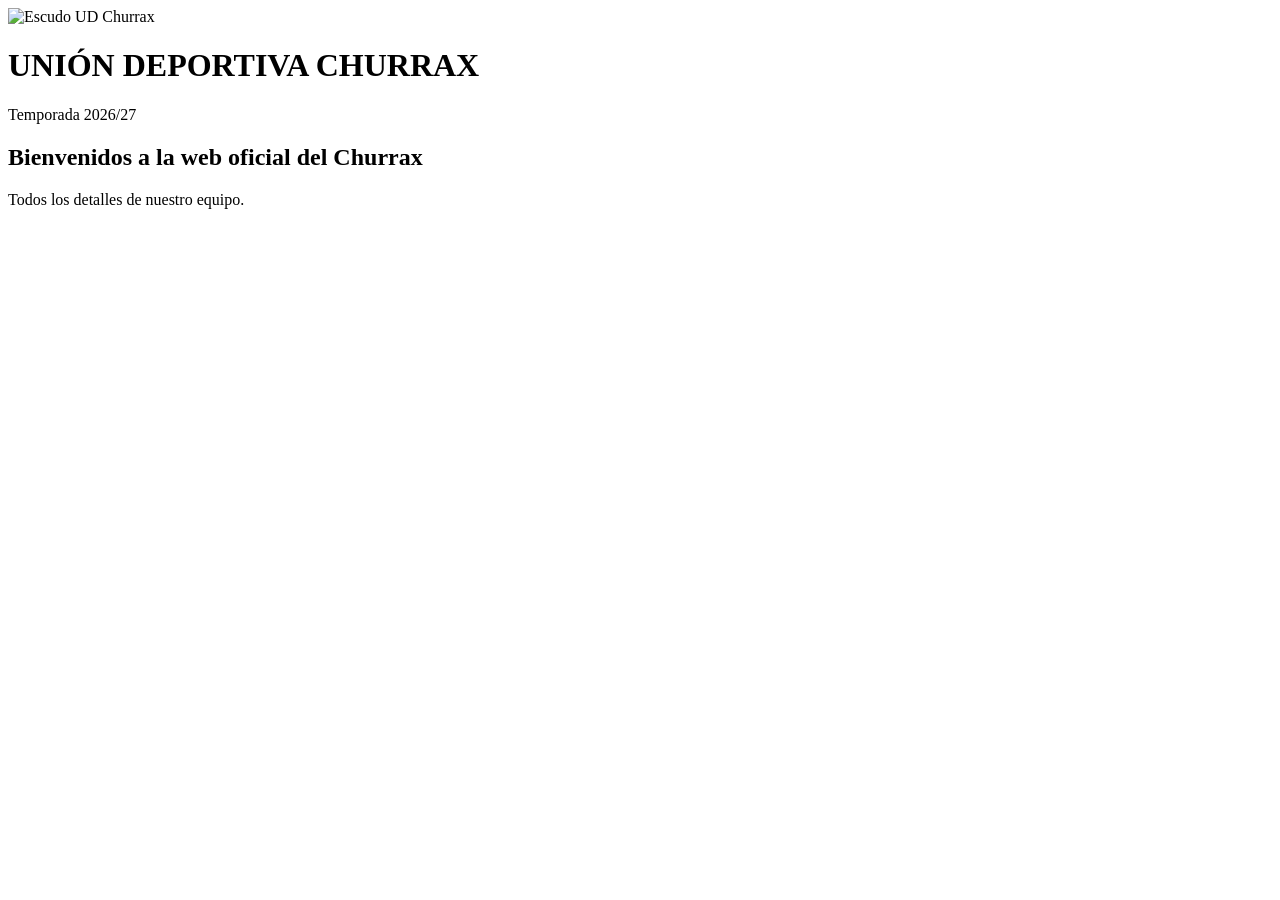
==== index.html @ ad43acc2 "Add files via upload" ====
<!DOCTYPE html>
<html lang="es">
<head>
    <meta charset="UTF-8">
    <meta name="viewport" content="width=device-width, initial-scale=1.0">

    <title>UD Churrax | Página Oficial</title>

    <meta name="description"
        content="Web oficial de UD Churrax. Noticias,
        plantilla, resultados y clasificación.">

    <link rel="stylesheet" href="styles.css">
</head>

<body>

    <header>
        <img src="images/escudo.png" alt="Escudo UD Churrax">
        <h1>UNIÓN DEPORTIVA CHURRAX</h1>
        <p>Temporada 2026/27</p>
    </header>

    <main>
        <h2>Bienvenidos a la web oficial del Churrax</h2>
        <p>Todos los detalles de nuestro equipo.</p>
    </main>

    <script src="script.js"></script>
</body>
</html>
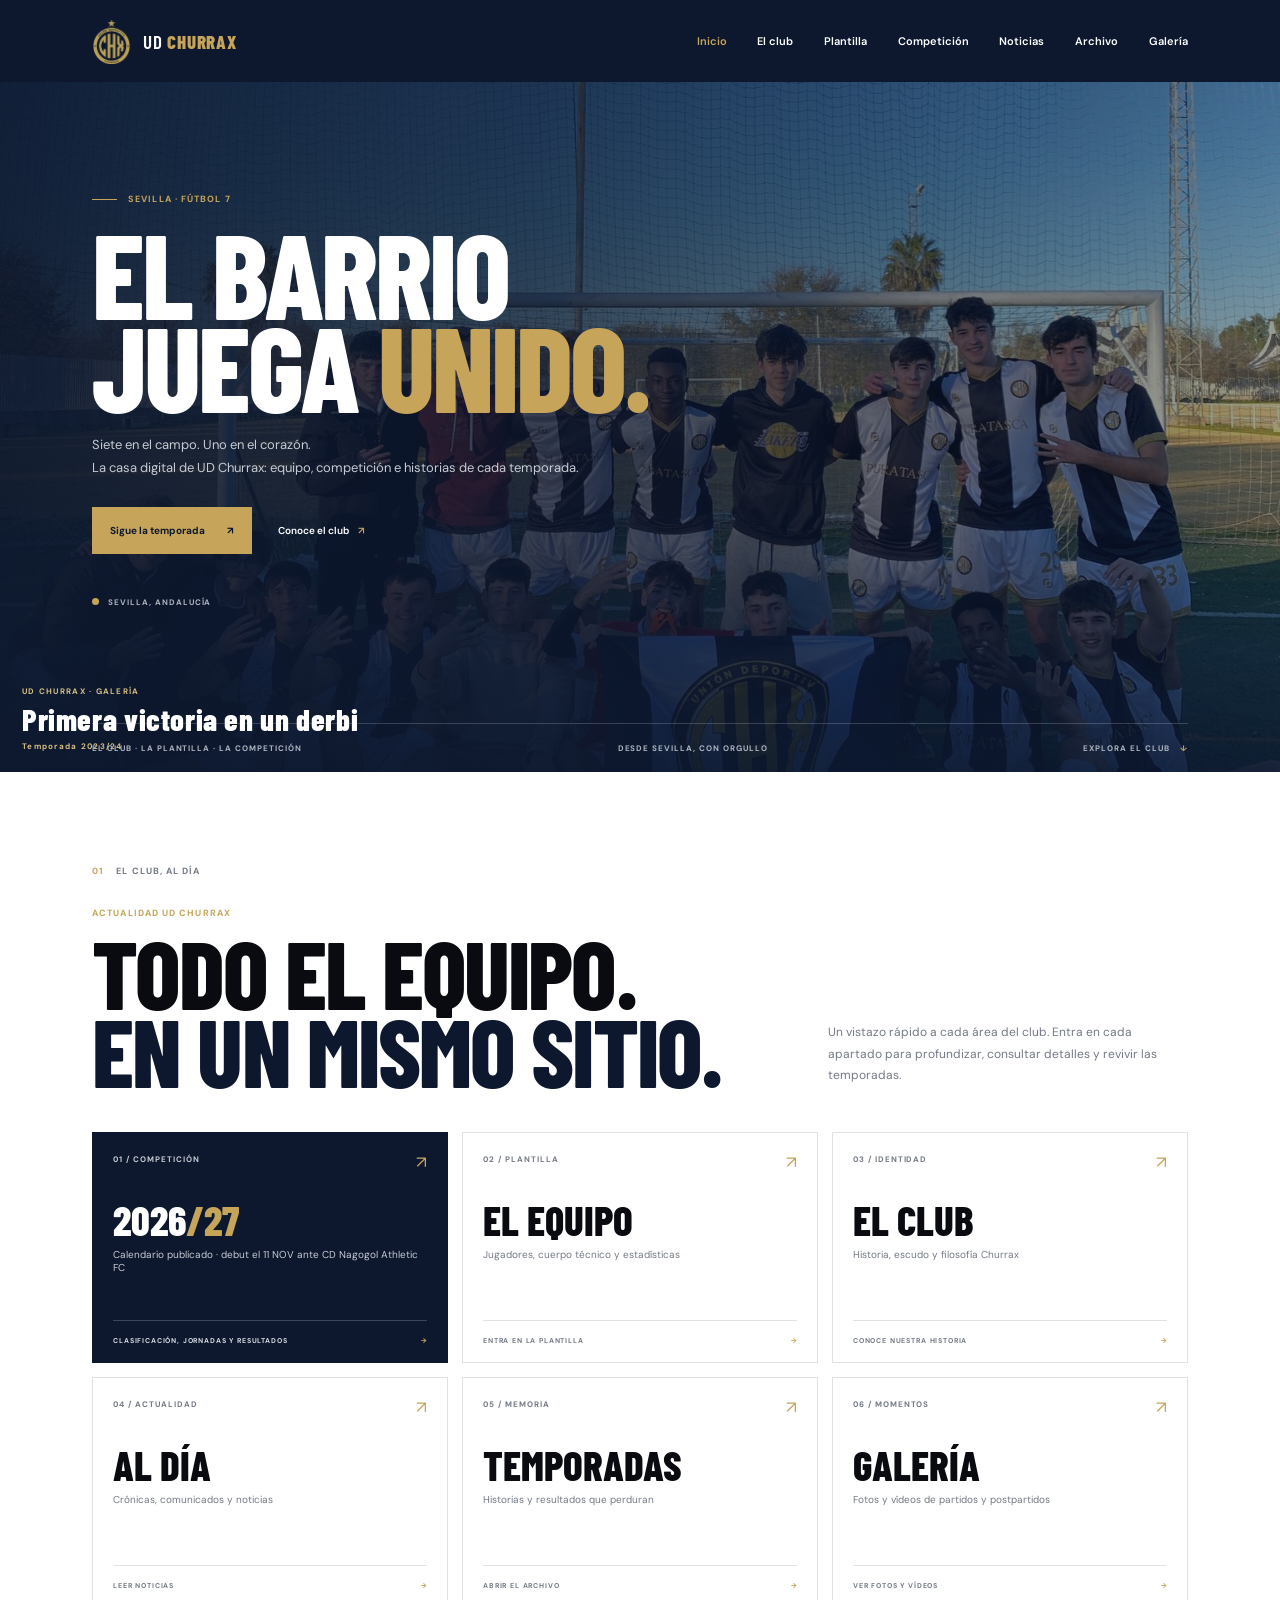
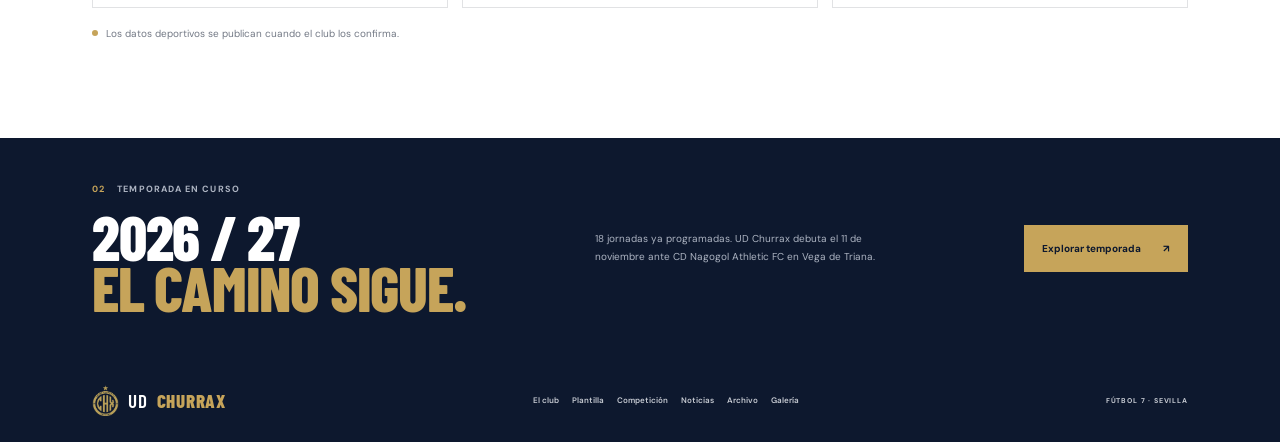
==== commit 0aa82bc8: "Actualización hasta Plantilla" ====
--- a/index.html
+++ b/index.html
@@ -1,31 +1,138 @@
-<!DOCTYPE html>
-<html lang="es">
-<head>
-    <meta charset="UTF-8">
-    <meta name="viewport" content="width=device-width, initial-scale=1.0">
-
-    <title>UD Churrax | Página Oficial</title>
-
-    <meta name="description"
-        content="Web oficial de UD Churrax. Noticias,
-        plantilla, resultados y clasificación.">
-
-    <link rel="stylesheet" href="styles.css">
-</head>
-
-<body>
-
-    <header>
-        <img src="images/escudo.png" alt="Escudo UD Churrax">
-        <h1>UNIÓN DEPORTIVA CHURRAX</h1>
-        <p>Temporada 2026/27</p>
-    </header>
-
-    <main>
-        <h2>Bienvenidos a la web oficial del Churrax</h2>
-        <p>Todos los detalles de nuestro equipo.</p>
-    </main>
-
-    <script src="script.js"></script>
-</body>
-</html>+<!DOCTYPE html>
+<html lang="es">
+<head>
+    <meta charset="UTF-8">
+    <meta name="viewport" content="width=device-width, initial-scale=1.0">
+    <meta name="theme-color" content="#0D182E">
+    <meta name="description" content="Web oficial de UD Churrax, equipo de fútbol 7 de Sevilla. Actualidad, plantilla, competición e historia.">
+    <title>UD Churrax | Fútbol 7 desde Sevilla</title>
+    <link rel="preconnect" href="https://fonts.googleapis.com">
+    <link rel="preconnect" href="https://fonts.gstatic.com" crossorigin>
+    <link href="https://fonts.googleapis.com/css2?family=Barlow+Condensed:wght@500;600;700;800;900&family=DM+Sans:wght@400;500;600;700&display=swap" rel="stylesheet">
+    <link rel="stylesheet" href="styles.css">
+</head>
+<body>
+    <header class="site-header">
+        <a class="brand" href="index.html" aria-label="UD Churrax, inicio">
+            <img class="brand-mark" src="images/escudo.png" alt="">
+            <span class="brand-name">UD <strong>CHURRAX</strong></span>
+        </a>
+        <button class="menu-toggle" type="button" aria-label="Abrir menú" aria-expanded="false" aria-controls="main-nav"><span></span><span></span></button>
+        <nav class="main-nav" id="main-nav" aria-label="Navegación principal">
+            <a href="index.html" aria-current="page">Inicio</a>
+            <a href="club.html">El club</a>
+            <a href="plantilla.html">Plantilla</a>
+            <a href="competicion.html">Competición</a>
+            <a href="noticias.html">Noticias</a>
+            <a href="archivo.html">Archivo</a>
+            <a href="galeria.html">Galería</a>
+        </nav>
+    </header>
+
+    <main>
+        <section class="hero" id="inicio">
+            <div class="hero-content">
+                <p class="eyebrow"><span class="eyebrow-line"></span> SEVILLA · FÚTBOL 7</p>
+                <h1>EL BARRIO<br>JUEGA <span>UNIDO.</span></h1>
+                <p class="hero-copy">Siete en el campo. Uno en el corazón.<br>La casa digital de UD Churrax: equipo, competición e historias de cada temporada.</p>
+                <div class="hero-actions">
+                    <a class="button button-gold" href="competicion.html">Sigue la temporada <span aria-hidden="true">↗</span></a>
+                    <a class="text-link" href="club.html">Conoce el club <span aria-hidden="true">↗</span></a>
+                </div>
+                <div class="hero-location"><span class="location-dot"></span> SEVILLA, ANDALUCÍA</div>
+            </div>
+            <a class="hero-art" href="galeria.html" aria-label="Ver galería de UD Churrax">
+                <img class="hero-photo" src="images/galeria/IMG-20240213-WA0108.jpg" alt="Ventas vs UD Churrax 11/02/2024">
+                <span class="photo-caption">
+                    <span>UD CHURRAX · GALERÍA</span>
+                    <strong class="photo-caption-title">UN MISMO LATIDO.</strong>
+                    <span class="photo-caption-season">VER FOTOS Y VÍDEOS ↗</span>
+                </span>
+            </a>
+            <div class="hero-bottom">
+                <span>EL CLUB · LA PLANTILLA · LA COMPETICIÓN</span>
+                <span>DESDE SEVILLA, CON ORGULLO</span>
+                <a href="#actualidad">EXPLORA EL CLUB <b aria-hidden="true">↓</b></a>
+            </div>
+        </section>
+
+        <section class="overview section-wrap" id="actualidad" aria-labelledby="overview-title">
+            <div class="section-kicker"><span>01</span> EL CLUB, AL DÍA</div>
+            <div class="section-heading">
+                <div>
+                    <p class="eyebrow">ACTUALIDAD UD CHURRAX</p>
+                    <h2 id="overview-title">TODO EL EQUIPO.<br><span>EN UN MISMO SITIO.</span></h2>
+                </div>
+                <p class="heading-copy">Un vistazo rápido a cada área del club. Entra en cada apartado para profundizar, consultar detalles y revivir las temporadas.</p>
+            </div>
+            <div class="overview-grid home-grid">
+                <a class="overview-card overview-feature" href="competicion.html#calendario">
+                    <span class="card-index">01 / COMPETICIÓN</span>
+                    <span class="card-icon" aria-hidden="true">↗</span>
+                    <strong class="card-value">2026<span>/27</span></strong>
+                    <span class="card-caption">Calendario publicado · debut el 11 NOV ante CD Nagogol Athletic FC</span>
+                    <span class="card-foot">CLASIFICACIÓN, JORNADAS Y RESULTADOS <b aria-hidden="true">→</b></span>
+                </a>
+                <a class="overview-card" href="plantilla.html">
+                    <span class="card-index">02 / PLANTILLA</span>
+                    <span class="card-icon" aria-hidden="true">↗</span>
+                    <strong class="card-value">EL EQUIPO</strong>
+                    <span class="card-caption">Jugadores, cuerpo técnico y estadísticas</span>
+                    <span class="card-foot">ENTRA EN LA PLANTILLA <b aria-hidden="true">→</b></span>
+                </a>
+                <a class="overview-card" href="club.html">
+                    <span class="card-index">03 / IDENTIDAD</span>
+                    <span class="card-icon" aria-hidden="true">↗</span>
+                    <strong class="card-value">EL CLUB</strong>
+                    <span class="card-caption">Historia, escudo y filosofía Churrax</span>
+                    <span class="card-foot">CONOCE NUESTRA HISTORIA <b aria-hidden="true">→</b></span>
+                </a>
+                <a class="overview-card" href="noticias.html">
+                    <span class="card-index">04 / ACTUALIDAD</span>
+                    <span class="card-icon" aria-hidden="true">↗</span>
+                    <strong class="card-value">AL DÍA</strong>
+                    <span class="card-caption">Crónicas, comunicados y noticias</span>
+                    <span class="card-foot">LEER NOTICIAS <b aria-hidden="true">→</b></span>
+                </a>
+                <a class="overview-card" href="archivo.html">
+                    <span class="card-index">05 / MEMORIA</span>
+                    <span class="card-icon" aria-hidden="true">↗</span>
+                    <strong class="card-value">TEMPORADAS</strong>
+                    <span class="card-caption">Historias y resultados que perduran</span>
+                    <span class="card-foot">ABRIR EL ARCHIVO <b aria-hidden="true">→</b></span>
+                </a>
+                <a class="overview-card overview-gallery-card" href="galeria.html">
+                    <span class="card-index">06 / MOMENTOS</span>
+                    <span class="card-icon" aria-hidden="true">↗</span>
+                    <strong class="card-value">GALERÍA</strong>
+                    <span class="card-caption">Fotos y vídeos de partidos y postpartidos</span>
+                    <span class="card-foot">VER FOTOS Y VÍDEOS <b aria-hidden="true">→</b></span>
+                </a>
+            </div>
+            <div class="overview-note"><span class="status-dot"></span> Los datos deportivos se publican cuando el club los confirma.</div>
+        </section>
+
+        <section class="home-season section-dark">
+            <div class="section-wrap home-season-inner">
+                <div>
+                    <div class="section-kicker section-kicker-light"><span>02</span> TEMPORADA EN CURSO</div>
+                    <h2>2026 / 27<br><span>EL CAMINO SIGUE.</span></h2>
+                </div>
+                <p>18 jornadas ya programadas. UD Churrax debuta el 11 de noviembre ante CD Nagogol Athletic FC en Vega de Triana.</p>
+                <a class="button button-gold" href="competicion.html#calendario">Explorar temporada <span aria-hidden="true">↗</span></a>
+            </div>
+        </section>
+    </main>
+
+    <footer class="site-footer">
+        <a class="footer-brand" href="index.html"><img src="images/escudo.png" alt="" aria-hidden="true">UD <strong>CHURRAX</strong></a>
+        <nav class="footer-nav" aria-label="Navegación del pie de página">
+            <a href="club.html">El club</a><a href="plantilla.html">Plantilla</a><a href="competicion.html">Competición</a><a href="noticias.html">Noticias</a><a href="archivo.html">Archivo</a><a href="galeria.html">Galería</a>
+        </nav>
+        <span>FÚTBOL 7 · SEVILLA</span>
+    </footer>
+    <script src="gallery-data.js"></script>
+    <script src="gallery.js"></script>
+    <script src="script.js"></script>
+</body>
+</html>
--- a/styles.css
+++ b/styles.css
@@ -0,0 +1,4000 @@
+:root {
+    --night: #0D182E;
+    --night-soft: #172541;
+    --gold: #C6A45A;
+    --gold-light: #D7BE83;
+    --white: #FFFFFF;
+    --paper: #F4F4F2;
+    --black: #090B10;
+    --muted: #737985;
+    --line: #E1E2E4;
+    --font-display: "Barlow Condensed", Impact, sans-serif;
+    --font-body: "DM Sans", Arial, sans-serif;
+}
+
+* {
+    box-sizing: border-box;
+}
+
+html {
+    scroll-behavior: smooth;
+    scroll-padding-top: 82px;
+}
+
+body {
+    margin: 0;
+    background: var(--white);
+    color: var(--black);
+    font-family: var(--font-body);
+    -webkit-font-smoothing: antialiased;
+}
+
+a {
+    color: inherit;
+    text-decoration: none;
+}
+
+.site-header {
+    height: 82px;
+    padding: 0 7.2%;
+    display: flex;
+    align-items: center;
+    justify-content: space-between;
+    position: relative;
+    z-index: 10;
+    background: var(--night);
+    color: var(--white);
+}
+
+.brand {
+    display: inline-flex;
+    align-items: center;
+    gap: 12px;
+}
+
+.brand-mark {
+    width: 39px;
+    height: 45px;
+    object-fit: contain;
+    filter: brightness(0) saturate(100%) invert(69%) sepia(27%) saturate(671%) hue-rotate(7deg) brightness(89%) contrast(86%);
+}
+
+.brand-name,
+.footer-brand {
+    font-family: var(--font-display);
+    font-size: 19px;
+    font-weight: 600;
+    letter-spacing: .04em;
+}
+
+.brand-name strong,
+.footer-brand strong {
+    color: var(--gold);
+    font-weight: 800;
+}
+
+.main-nav,
+.footer-nav {
+    display: flex;
+    align-items: center;
+    gap: clamp(17px, 2.4vw, 35px);
+    font-size: 11px;
+    font-weight: 600;
+}
+
+.main-nav a,
+.footer-nav a {
+    transition: color .2s ease;
+}
+
+.main-nav a:hover,
+.footer-nav a:hover {
+    color: var(--gold);
+}
+
+.menu-toggle {
+    display: none;
+}
+
+.hero {
+    min-height: min(690px, calc(100svh - 82px));
+    max-height: 790px;
+    padding: 30px 7.2% 72px;
+    display: grid;
+    grid-template-columns: minmax(0, 1fr);
+    align-items: center;
+    position: relative;
+    overflow: hidden;
+    background: var(--night);
+    color: var(--white);
+}
+
+.hero-content {
+    position: relative;
+    z-index: 2;
+    width: min(78%, 760px);
+    padding-bottom: 12px;
+}
+
+.eyebrow,
+.section-kicker,
+.hero-location,
+.hero-bottom,
+.card-index,
+.card-foot,
+.story-number,
+.empty-label,
+.empty-status,
+.panel-heading span,
+.match-season,
+.match-date,
+.result-line,
+.archive-year > span,
+.archive-state,
+.archive-link,
+.news-date,
+.site-footer > span {
+    font-size: 9px;
+    font-weight: 700;
+    letter-spacing: .12em;
+}
+
+.eyebrow {
+    display: flex;
+    align-items: center;
+    gap: 11px;
+    margin: 0 0 22px;
+    color: var(--gold);
+}
+
+.eyebrow-line {
+    width: 25px;
+    height: 1px;
+    background: var(--gold);
+}
+
+h1,
+h2,
+h3,
+p {
+    margin-top: 0;
+}
+
+.hero h1 {
+    margin-bottom: 20px;
+    font-family: var(--font-display);
+    font-size: clamp(74px, 9.3vw, 138px);
+    line-height: .78;
+    font-weight: 800;
+    letter-spacing: -.025em;
+}
+
+.hero h1 span,
+.section-heading h2 span,
+.archive h2 span {
+    color: var(--gold);
+}
+
+.hero-copy {
+    margin-bottom: 27px;
+    color: #C7CBD3;
+    font-size: 13px;
+    line-height: 1.8;
+}
+
+.hero-actions {
+    display: flex;
+    align-items: center;
+    gap: 26px;
+}
+
+.button {
+    min-height: 47px;
+    padding: 0 18px;
+    display: inline-flex;
+    align-items: center;
+    justify-content: center;
+    gap: 22px;
+    font-size: 10px;
+    font-weight: 700;
+    transition: transform .2s ease, background .2s ease;
+}
+
+.button:hover {
+    transform: translateY(-2px);
+}
+
+.button-gold {
+    background: var(--gold);
+    color: var(--night);
+}
+
+.button-gold:hover {
+    background: var(--gold-light);
+}
+
+.text-link {
+    color: var(--white);
+    font-size: 10px;
+    font-weight: 600;
+}
+
+.text-link span {
+    margin-left: 7px;
+    color: var(--gold);
+}
+
+.hero-location {
+    margin-top: 43px;
+    display: flex;
+    align-items: center;
+    gap: 9px;
+    color: #AEB4C0;
+    font-size: 8px;
+}
+
+.location-dot,
+.status-dot {
+    width: 7px;
+    height: 7px;
+    display: inline-block;
+    border-radius: 50%;
+    background: var(--gold);
+}
+
+.hero-art {
+    position: absolute;
+    z-index: 0;
+    inset: 0;
+    overflow: hidden;
+    background: var(--night-soft);
+}
+
+.hero-photo {
+    width: 100%;
+    height: 100%;
+    display: block;
+    object-fit: cover;
+    object-position: center 58%;
+}
+
+.hero-art::after {
+    content: "";
+    position: absolute;
+    inset: 0;
+    background:
+        linear-gradient(90deg, rgba(13, 24, 46, .94) 0%, rgba(13, 24, 46, .78) 42%, rgba(13, 24, 46, .38) 100%),
+        linear-gradient(0deg, rgba(13, 24, 46, .82) 0%, transparent 42%, rgba(13, 24, 46, .18) 100%);
+    pointer-events: none;
+}
+
+.photo-caption {
+    position: absolute;
+    z-index: 1;
+    right: 22px;
+    bottom: 21px;
+    left: 22px;
+    display: flex;
+    flex-direction: column;
+    gap: 4px;
+    color: var(--white);
+}
+
+.photo-caption span {
+    color: var(--gold-light);
+    font-size: 8px;
+    font-weight: 700;
+    letter-spacing: .16em;
+}
+
+.photo-caption strong {
+    font-family: var(--font-display);
+    font-size: clamp(22px, 2.4vw, 31px);
+    font-weight: 800;
+    letter-spacing: .02em;
+}
+
+.hero-bottom {
+    min-height: 49px;
+    position: absolute;
+    right: 7.2%;
+    bottom: 0;
+    left: 7.2%;
+    display: flex;
+    align-items: center;
+    justify-content: space-between;
+    border-top: 1px solid rgba(255, 255, 255, .18);
+    color: #AEB4C0;
+    font-size: 8px;
+}
+
+.hero-bottom b {
+    margin-left: 7px;
+    color: var(--gold);
+}
+
+.section-wrap {
+    width: min(1120px, 85.6%);
+    margin: 0 auto;
+}
+
+.overview,
+.squad,
+.archive,
+.news {
+    padding-top: 93px;
+    padding-bottom: 98px;
+}
+
+.section-kicker {
+    display: flex;
+    align-items: center;
+    gap: 12px;
+    color: var(--muted);
+}
+
+.section-kicker > span {
+    color: var(--gold);
+}
+
+.section-heading,
+.archive-intro {
+    margin-top: 30px;
+    display: flex;
+    align-items: end;
+    justify-content: space-between;
+    gap: 35px;
+}
+
+.section-heading .eyebrow,
+.archive-intro .eyebrow {
+    margin-bottom: 15px;
+}
+
+.section-heading h2,
+.archive h2,
+.club h2 {
+    margin-bottom: 0;
+    font-family: var(--font-display);
+    font-size: clamp(61px, 7.6vw, 95px);
+    font-weight: 800;
+    line-height: .82;
+    letter-spacing: -.02em;
+}
+
+.section-heading h2 span {
+    color: var(--night);
+}
+
+.heading-copy {
+    max-width: 360px;
+    margin-bottom: 3px;
+    color: var(--muted);
+    font-size: 12px;
+    line-height: 1.8;
+}
+
+.overview-grid {
+    margin-top: 42px;
+    display: grid;
+    grid-template-columns: 1.15fr 1fr 1fr;
+    gap: 14px;
+}
+
+.overview-card {
+    min-height: 231px;
+    padding: 21px 20px 17px;
+    display: flex;
+    flex-direction: column;
+    position: relative;
+    border: 1px solid var(--line);
+    transition: border-color .2s ease, transform .2s ease;
+}
+
+.overview-card:hover {
+    transform: translateY(-3px);
+    border-color: var(--gold);
+}
+
+.overview-feature {
+    background: var(--night);
+    color: var(--white);
+    border-color: var(--night);
+}
+
+.card-index {
+    color: var(--muted);
+    font-size: 8px;
+}
+
+.overview-feature .card-index {
+    color: #C7CBD3;
+}
+
+.card-icon {
+    position: absolute;
+    top: 18px;
+    right: 20px;
+    color: var(--gold);
+    font-size: 17px;
+}
+
+.card-value {
+    margin-top: 36px;
+    font-family: var(--font-display);
+    font-size: clamp(30px, 3.2vw, 44px);
+    font-weight: 800;
+    line-height: 1;
+}
+
+.card-value span {
+    color: var(--gold);
+}
+
+.card-caption {
+    margin-top: 7px;
+    color: var(--muted);
+    font-size: 10px;
+}
+
+.overview-feature .card-caption {
+    color: #C7CBD3;
+}
+
+.card-foot {
+    margin-top: auto;
+    padding-top: 15px;
+    display: flex;
+    justify-content: space-between;
+    border-top: 1px solid var(--line);
+    color: var(--muted);
+    font-size: 7px;
+}
+
+.overview-feature .card-foot {
+    border-color: rgba(255, 255, 255, .2);
+    color: #D7DBE2;
+}
+
+.card-foot b {
+    color: var(--gold);
+}
+
+.overview-note {
+    margin-top: 19px;
+    display: flex;
+    align-items: center;
+    gap: 8px;
+    color: var(--muted);
+    font-size: 10px;
+}
+
+.status-dot {
+    width: 6px;
+    height: 6px;
+}
+
+.section-dark {
+    background: var(--night);
+    color: var(--white);
+}
+
+.club {
+    padding: 84px 0 23px;
+}
+
+.section-kicker-light {
+    color: #ADB4C2;
+}
+
+.club-layout {
+    margin-top: 34px;
+    display: grid;
+    grid-template-columns: .9fr 1fr;
+    gap: 11%;
+}
+
+.club-title .eyebrow {
+    margin-bottom: 16px;
+}
+
+.club h2 {
+    font-size: clamp(67px, 8.3vw, 104px);
+}
+
+.club h2 span {
+    color: var(--gold);
+}
+
+.club-lead {
+    max-width: 300px;
+    margin-top: 23px;
+    color: #C7CBD3;
+    font-size: 14px;
+    line-height: 1.7;
+}
+
+.club-story {
+    border-top: 1px solid rgba(255, 255, 255, .2);
+}
+
+.story-block {
+    padding: 18px 0;
+    border-bottom: 1px solid rgba(255, 255, 255, .2);
+}
+
+.story-number {
+    color: var(--gold);
+    font-size: 8px;
+}
+
+.story-block h3 {
+    margin: 10px 0 6px;
+    font-family: var(--font-display);
+    font-size: 24px;
+    font-weight: 700;
+}
+
+.story-block p {
+    max-width: 490px;
+    margin-bottom: 0;
+    color: #ADB4C2;
+    font-size: 10px;
+    line-height: 1.75;
+}
+
+.club-motto {
+    min-height: 57px;
+    margin-top: 52px;
+    display: flex;
+    align-items: center;
+    justify-content: space-between;
+    gap: 12px;
+    border-top: 1px solid rgba(255, 255, 255, .2);
+    color: #ADB4C2;
+    font-size: 8px;
+    font-weight: 700;
+    letter-spacing: .12em;
+}
+
+.club-motto img {
+    width: 29px;
+    height: 35px;
+    margin-right: 4px;
+    object-fit: contain;
+    filter: brightness(0) saturate(100%) invert(69%) sepia(27%) saturate(671%) hue-rotate(7deg) brightness(89%) contrast(86%);
+}
+
+.club-motto strong {
+    color: var(--gold);
+    font-family: var(--font-display);
+    font-size: 17px;
+    letter-spacing: .04em;
+}
+
+.squad-meta {
+    margin-top: 42px;
+    padding-bottom: 13px;
+    border-bottom: 1px solid var(--line);
+    color: var(--muted);
+    font-size: 8px;
+    font-weight: 700;
+    letter-spacing: .1em;
+}
+
+.squad-meta span {
+    padding: 0 8px;
+    color: var(--gold);
+}
+
+.empty-state {
+    min-height: 220px;
+    padding: 33px 30px;
+    display: grid;
+    grid-template-columns: 86px 1fr auto;
+    align-items: center;
+    gap: 22px;
+    background: var(--paper);
+}
+
+.empty-mark {
+    width: 76px;
+    height: 88px;
+    display: grid;
+    place-items: center;
+    clip-path: polygon(0 0, 100% 0, 100% 68%, 50% 100%, 0 68%);
+    background: var(--night);
+    color: var(--gold);
+    font-family: var(--font-display);
+    font-size: 25px;
+    font-weight: 800;
+}
+
+.empty-label {
+    margin-bottom: 9px;
+    color: var(--muted);
+    font-size: 8px;
+}
+
+.empty-state h3,
+.news-empty h3 {
+    margin-bottom: 6px;
+    font-family: var(--font-display);
+    font-size: 27px;
+    font-weight: 700;
+}
+
+.empty-state div > p:last-child,
+.news-empty div > p {
+    max-width: 500px;
+    margin-bottom: 0;
+    color: var(--muted);
+    font-size: 10px;
+    line-height: 1.7;
+}
+
+.empty-status {
+    padding: 9px 10px;
+    border: 1px solid #D1D2D1;
+    color: var(--muted);
+    font-size: 7px;
+    white-space: nowrap;
+}
+
+.competition {
+    padding: 83px 0 91px;
+}
+
+.section-heading-light h2 span {
+    color: var(--gold);
+}
+
+.section-heading-light .heading-copy {
+    color: #ADB4C2;
+}
+
+.competition-grid {
+    margin-top: 42px;
+    display: grid;
+    grid-template-columns: 1.1fr .95fr .8fr;
+    gap: 14px;
+}
+
+.competition-panel {
+    min-height: 253px;
+    padding: 19px;
+    border: 1px solid rgba(255, 255, 255, .2);
+}
+
+.panel-heading {
+    display: flex;
+    align-items: center;
+    justify-content: space-between;
+    gap: 12px;
+    padding-bottom: 15px;
+    border-bottom: 1px solid rgba(255, 255, 255, .2);
+}
+
+.panel-heading h3 {
+    margin: 0;
+    font-family: var(--font-display);
+    font-size: 21px;
+    font-weight: 700;
+}
+
+.panel-heading span {
+    color: #ADB4C2;
+    font-size: 7px;
+}
+
+.table-wrap {
+    overflow-x: auto;
+}
+
+table {
+    width: 100%;
+    border-collapse: collapse;
+    text-align: left;
+}
+
+th {
+    padding: 13px 8px;
+    color: #ADB4C2;
+    font-size: 7px;
+    font-weight: 700;
+    letter-spacing: .08em;
+}
+
+td {
+    padding: 15px 8px;
+    border-top: 1px solid rgba(255, 255, 255, .12);
+    font-size: 9px;
+}
+
+.table-empty {
+    padding: 26px 8px;
+    color: #ADB4C2;
+    text-align: center;
+}
+
+.panel-foot {
+    margin: 4px 0 0;
+    color: #ADB4C2;
+    font-size: 8px;
+    line-height: 1.6;
+}
+
+.match-card {
+    padding: 19px 0 15px;
+}
+
+.match-season {
+    color: var(--gold);
+    font-size: 7px;
+}
+
+.match-teams {
+    margin: 18px 0;
+    display: grid;
+    grid-template-columns: 1fr auto 1fr;
+    align-items: center;
+    gap: 8px;
+}
+
+.match-teams > div {
+    display: flex;
+    align-items: center;
+    gap: 8px;
+    font-family: var(--font-display);
+    font-size: 14px;
+}
+
+.mini-crest,
+.opponent-mark {
+    width: 34px;
+    height: 39px;
+    display: grid;
+    place-items: center;
+    clip-path: polygon(0 0, 100% 0, 100% 65%, 50% 100%, 0 65%);
+    background: var(--gold);
+    color: var(--night);
+    font-size: 11px;
+    font-weight: 800;
+}
+
+.match-vs {
+    color: var(--gold);
+    font-family: var(--font-display);
+    font-size: 26px;
+    font-weight: 800;
+}
+
+.match-rival {
+    justify-content: end;
+}
+
+.opponent-mark {
+    border: 1px dashed rgba(255, 255, 255, .45);
+    background: transparent;
+    color: #ADB4C2;
+    font-size: 18px;
+}
+
+.match-date {
+    margin-bottom: 0;
+    padding-top: 12px;
+    border-top: 1px solid rgba(255, 255, 255, .16);
+    color: #ADB4C2;
+    font-size: 7px;
+}
+
+.result-line {
+    padding-top: 13px;
+    display: flex;
+    justify-content: space-between;
+    border-top: 1px solid rgba(255, 255, 255, .16);
+    color: #ADB4C2;
+    font-size: 7px;
+}
+
+.result-line strong {
+    color: var(--white);
+}
+
+.results-empty {
+    min-height: 171px;
+    display: flex;
+    flex-direction: column;
+    justify-content: center;
+    align-items: flex-start;
+}
+
+.results-empty > span {
+    margin-bottom: 7px;
+    color: var(--gold);
+    font-family: var(--font-display);
+    font-size: 32px;
+}
+
+.results-empty strong {
+    font-family: var(--font-display);
+    font-size: 18px;
+}
+
+.results-empty p {
+    margin: 5px 0 0;
+    color: #ADB4C2;
+    font-size: 9px;
+    line-height: 1.6;
+}
+
+.archive {
+    padding-bottom: 87px;
+}
+
+.archive-intro {
+    margin-bottom: 37px;
+}
+
+.archive h2 span {
+    color: var(--night);
+}
+
+.archive-card {
+    padding: 24px 25px;
+    display: grid;
+    grid-template-columns: 180px 1fr auto;
+    align-items: center;
+    gap: 25px;
+    border: 1px solid var(--line);
+    border-left: 4px solid var(--gold);
+}
+
+.archive-year {
+    display: flex;
+    flex-direction: column;
+    gap: 5px;
+}
+
+.archive-year > span {
+    color: var(--muted);
+    font-size: 7px;
+}
+
+.archive-year strong {
+    font-family: var(--font-display);
+    font-size: 45px;
+    font-weight: 800;
+    line-height: .95;
+}
+
+.archive-year strong span {
+    color: var(--gold);
+}
+
+.archive-state {
+    margin-bottom: 8px;
+    display: flex;
+    align-items: center;
+    gap: 7px;
+    color: var(--muted);
+    font-size: 7px;
+}
+
+.archive-details h3 {
+    margin-bottom: 5px;
+    font-family: var(--font-display);
+    font-size: 23px;
+}
+
+.archive-details p,
+.archive-note {
+    margin-bottom: 0;
+    color: var(--muted);
+    font-size: 9px;
+    line-height: 1.6;
+}
+
+.archive-link {
+    padding: 12px 14px;
+    border: 1px solid var(--line);
+    font-size: 7px;
+    white-space: nowrap;
+    transition: border-color .2s ease, background .2s ease;
+}
+
+.archive-link:hover {
+    border-color: var(--gold);
+    background: var(--gold);
+}
+
+.archive-link span {
+    margin-left: 8px;
+    color: #8C7036;
+}
+
+.archive-note {
+    margin-top: 14px;
+}
+
+.news {
+    padding-top: 80px;
+    padding-bottom: 100px;
+    background: var(--paper);
+}
+
+.news.section-wrap {
+    width: 100%;
+    padding-right: max(7.2%, calc((100% - 1120px) / 2));
+    padding-left: max(7.2%, calc((100% - 1120px) / 2));
+}
+
+.news .section-heading {
+    margin-top: 25px;
+}
+
+.news-empty {
+    min-height: 150px;
+    margin-top: 35px;
+    padding: 25px 0;
+    display: grid;
+    grid-template-columns: 180px 1fr auto;
+    align-items: center;
+    gap: 20px;
+    border-top: 1px solid #D5D6D7;
+    border-bottom: 1px solid #D5D6D7;
+}
+
+.news-date {
+    color: var(--muted);
+    font-size: 8px;
+}
+
+.news-empty-mark {
+    color: var(--gold);
+    font-size: 26px;
+}
+
+.gallery {
+    padding-top: 89px;
+    padding-bottom: 96px;
+}
+
+.gallery .section-heading {
+    margin-bottom: 35px;
+}
+
+.gallery-grid {
+    display: grid;
+    grid-template-columns: repeat(3, minmax(0, 1fr));
+    gap: 16px;
+}
+
+.gallery-card {
+    min-width: 0;
+    padding: 0;
+    overflow: hidden;
+    position: relative;
+    aspect-ratio: 1.15;
+    border: 0;
+    background: var(--night);
+    color: var(--white);
+    text-align: left;
+    cursor: pointer;
+}
+
+.gallery-card:only-child {
+    grid-column: span 2;
+    aspect-ratio: 1.45;
+}
+
+.gallery-card::after {
+    content: "";
+    position: absolute;
+    inset: 30% 0 0;
+    background: linear-gradient(transparent, rgba(13, 24, 46, .92));
+    pointer-events: none;
+}
+
+.gallery-card img {
+    width: 100%;
+    height: 100%;
+    display: block;
+    object-fit: cover;
+    transition: transform .35s ease;
+}
+
+.gallery-video-placeholder {
+    width: 100%;
+    height: 100%;
+    display: grid;
+    place-items: center;
+    background:
+        radial-gradient(circle at center, rgba(198, 164, 90, .22), transparent 38%),
+        var(--night-soft);
+    color: var(--gold);
+    font-size: 40px;
+}
+
+.gallery-video-source {
+    width: 1px;
+    height: 1px;
+    position: absolute;
+    overflow: hidden;
+    opacity: 0;
+    pointer-events: none;
+}
+
+.gallery-video-badge {
+    position: absolute;
+    z-index: 2;
+    top: 12px;
+    left: 12px;
+    padding: 7px 9px;
+    background: var(--gold);
+    color: var(--night);
+    font-size: 8px;
+    font-weight: 700;
+    letter-spacing: .1em;
+}
+
+.gallery-card:hover img,
+.gallery-card:focus-visible img {
+    transform: scale(1.04);
+}
+
+.gallery-card-caption {
+    position: absolute;
+    z-index: 1;
+    right: 15px;
+    bottom: 14px;
+    left: 15px;
+    display: flex;
+    flex-direction: column;
+    gap: 3px;
+}
+
+.gallery-card-caption strong {
+    font-family: var(--font-display);
+    font-size: 20px;
+    font-weight: 700;
+}
+
+.gallery-card-caption span {
+    color: var(--gold-light);
+    font-size: 8px;
+    letter-spacing: .1em;
+    text-transform: uppercase;
+}
+
+.gallery-status,
+.gallery-help {
+    margin: 15px 0 0;
+    color: var(--muted);
+    font-size: 10px;
+}
+
+.gallery-help {
+    margin-top: 8px;
+    font-size: 9px;
+}
+
+.gallery-help code {
+    padding: 2px 4px;
+    background: var(--paper);
+    color: var(--night);
+    font-family: Consolas, monospace;
+    font-size: .95em;
+}
+
+.gallery-viewer {
+    width: min(92vw, 1000px);
+    max-width: none;
+    max-height: 92vh;
+    padding: 46px 18px 16px;
+    overflow: auto;
+    border: 1px solid rgba(198, 164, 90, .7);
+    background: var(--night);
+    color: var(--white);
+}
+
+.gallery-viewer::backdrop {
+    background: rgba(5, 9, 18, .86);
+}
+
+.viewer-image {
+    width: 100%;
+    max-height: calc(92vh - 100px);
+    display: block;
+    object-fit: contain;
+}
+
+.viewer-video {
+    width: 100%;
+    max-height: calc(92vh - 100px);
+    display: block;
+    background: #000;
+}
+
+.viewer-image[hidden],
+.viewer-video[hidden] {
+    display: none;
+}
+
+.viewer-caption {
+    margin: 11px 0 0;
+    color: var(--gold-light);
+    font-size: 11px;
+}
+
+.viewer-close {
+    width: 33px;
+    height: 33px;
+    position: absolute;
+    top: 8px;
+    right: 8px;
+    border: 1px solid rgba(255, 255, 255, .35);
+    background: transparent;
+    color: var(--white);
+    font-size: 23px;
+    line-height: 1;
+    cursor: pointer;
+}
+
+.site-footer {
+    min-height: 83px;
+    padding: 18px 7.2%;
+    display: flex;
+    align-items: center;
+    justify-content: space-between;
+    gap: 20px;
+    background: var(--night);
+    color: #C7CBD3;
+}
+
+.footer-brand {
+    display: inline-flex;
+    align-items: center;
+    gap: 9px;
+    color: var(--white);
+}
+
+.footer-brand img {
+    width: 27px;
+    height: 32px;
+    object-fit: contain;
+    filter: brightness(0) saturate(100%) invert(69%) sepia(27%) saturate(671%) hue-rotate(7deg) brightness(89%) contrast(86%);
+}
+
+.footer-nav {
+    gap: 13px;
+    font-size: 8px;
+}
+
+.site-footer > span {
+    font-size: 7px;
+}
+
+:focus-visible {
+    outline: 2px solid var(--gold);
+    outline-offset: 4px;
+}
+
+@media (min-width: 1400px) {
+    .hero {
+        padding-right: max(7.2%, calc((100% - 1220px) / 2));
+        padding-left: max(7.2%, calc((100% - 1220px) / 2));
+    }
+
+    .hero-bottom {
+        right: max(7.2%, calc((100% - 1220px) / 2));
+        left: max(7.2%, calc((100% - 1220px) / 2));
+    }
+}
+
+@media (max-width: 900px) {
+    .site-header {
+        padding: 0 5%;
+    }
+
+    .hero {
+        padding-right: 5%;
+        padding-left: 5%;
+    }
+
+    .hero-bottom {
+        right: 5%;
+        left: 5%;
+    }
+
+    .hero h1 {
+        font-size: clamp(68px, 10vw, 95px);
+    }
+
+    .hero-content {
+        width: min(86%, 700px);
+    }
+
+    .section-wrap {
+        width: 90%;
+    }
+
+    .news.section-wrap {
+        padding-right: 5%;
+        padding-left: 5%;
+    }
+
+    .club-layout {
+        gap: 7%;
+    }
+
+    .site-footer {
+        padding-right: 5%;
+        padding-left: 5%;
+    }
+}
+
+@media (max-width: 640px) {
+    html {
+        scroll-padding-top: 70px;
+    }
+
+    .site-header {
+        height: 70px;
+        padding: 0 6%;
+    }
+
+    .brand-mark {
+        width: 34px;
+        height: 40px;
+    }
+
+    .brand-name {
+        font-size: 17px;
+    }
+
+    .menu-toggle {
+        width: 42px;
+        height: 42px;
+        padding: 11px 9px;
+        display: flex;
+        flex-direction: column;
+        justify-content: center;
+        gap: 6px;
+        border: 1px solid rgba(255, 255, 255, .28);
+        background: transparent;
+        cursor: pointer;
+    }
+
+    .menu-toggle span {
+        width: 100%;
+        height: 1px;
+        background: var(--white);
+        transition: transform .2s ease;
+    }
+
+    .menu-toggle[aria-expanded="true"] span:first-child {
+        transform: translateY(3.5px) rotate(45deg);
+    }
+
+    .menu-toggle[aria-expanded="true"] span:last-child {
+        transform: translateY(-3.5px) rotate(-45deg);
+    }
+
+    .main-nav {
+        position: absolute;
+        top: 70px;
+        right: 0;
+        left: 0;
+        padding: 10px 6% 22px;
+        display: none;
+        align-items: stretch;
+        flex-direction: column;
+        gap: 0;
+        background: var(--night);
+        border-top: 1px solid rgba(255, 255, 255, .12);
+        font-size: 12px;
+    }
+
+    .main-nav.is-open {
+        display: flex;
+    }
+
+    .main-nav a {
+        padding: 13px 0;
+        border-bottom: 1px solid rgba(255, 255, 255, .12);
+    }
+
+    .hero {
+        min-height: 750px;
+        max-height: none;
+        padding: 58px 6% 64px;
+        display: flex;
+        flex-direction: column;
+        align-items: stretch;
+        justify-content: flex-start;
+    }
+
+    .hero-content {
+        width: 100%;
+    }
+
+    .hero h1 {
+        font-size: clamp(74px, 18vw, 108px);
+    }
+
+    .hero-copy {
+        font-size: 12px;
+    }
+
+    .hero-actions {
+        gap: 17px;
+    }
+
+    .button {
+        min-height: 44px;
+        padding: 0 13px;
+        gap: 13px;
+        font-size: 9px;
+    }
+
+    .text-link {
+        font-size: 9px;
+    }
+
+    .hero-location {
+        margin-top: 26px;
+    }
+
+    .photo-caption {
+        right: 15px;
+        bottom: 52px;
+        left: auto;
+        align-items: flex-end;
+        text-align: right;
+    }
+
+    .hero-bottom {
+        right: 6%;
+        left: 6%;
+        min-height: 40px;
+    }
+
+    .hero-bottom span:nth-child(2) {
+        display: none;
+    }
+
+    .hero-bottom span,
+    .hero-bottom a {
+        font-size: 6px;
+    }
+
+    .section-wrap {
+        width: 88%;
+    }
+
+    .overview,
+    .squad,
+    .archive,
+    .news {
+        padding-top: 69px;
+        padding-bottom: 73px;
+    }
+
+    .section-heading,
+    .archive-intro {
+        margin-top: 23px;
+        align-items: flex-start;
+        flex-direction: column;
+        gap: 18px;
+    }
+
+    .section-heading h2,
+    .archive h2 {
+        font-size: clamp(54px, 16vw, 82px);
+    }
+
+    .heading-copy {
+        font-size: 11px;
+    }
+
+    .overview-grid {
+        margin-top: 27px;
+        grid-template-columns: 1fr;
+        gap: 10px;
+    }
+
+    .overview-card {
+        min-height: 195px;
+    }
+
+    .card-value {
+        font-size: 39px;
+    }
+
+    .club {
+        padding: 67px 0 15px;
+    }
+
+    .club-layout {
+        margin-top: 26px;
+        grid-template-columns: 1fr;
+        gap: 28px;
+    }
+
+    .club h2 {
+        font-size: clamp(72px, 17vw, 92px);
+    }
+
+    .club-lead {
+        margin-top: 17px;
+        font-size: 12px;
+    }
+
+    .story-block {
+        padding: 16px 0;
+    }
+
+    .story-block h3 {
+        font-size: 22px;
+    }
+
+    .club-motto {
+        margin-top: 28px;
+        flex-wrap: wrap;
+        font-size: 6px;
+    }
+
+    .club-motto img {
+        width: 23px;
+        height: 28px;
+    }
+
+    .club-motto strong {
+        font-size: 14px;
+    }
+
+    .squad-meta {
+        margin-top: 28px;
+        font-size: 7px;
+    }
+
+    .empty-state {
+        padding: 23px 18px;
+        grid-template-columns: 54px 1fr;
+        gap: 14px;
+    }
+
+    .empty-mark {
+        width: 52px;
+        height: 62px;
+        font-size: 19px;
+    }
+
+    .empty-state h3,
+    .news-empty h3 {
+        font-size: 23px;
+    }
+
+    .empty-state div > p:last-child {
+        font-size: 9px;
+    }
+
+    .empty-status {
+        grid-column: 2;
+        justify-self: start;
+    }
+
+    .competition {
+        padding: 67px 0 72px;
+    }
+
+    .competition-grid {
+        margin-top: 28px;
+        grid-template-columns: 1fr;
+        gap: 10px;
+    }
+
+    .competition-panel {
+        min-height: auto;
+        padding: 15px;
+    }
+
+    .panel-heading h3 {
+        font-size: 19px;
+    }
+
+    .match-teams > div {
+        font-size: 13px;
+    }
+
+    .archive-intro {
+        margin-bottom: 26px;
+    }
+
+    .archive-card {
+        padding: 20px 17px;
+        grid-template-columns: 1fr auto;
+        gap: 17px 10px;
+    }
+
+    .archive-year {
+        grid-column: 1 / -1;
+        padding-bottom: 14px;
+        border-bottom: 1px solid var(--line);
+    }
+
+    .archive-year strong {
+        font-size: 39px;
+    }
+
+    .archive-details h3 {
+        font-size: 21px;
+    }
+
+    .archive-link {
+        padding: 10px;
+        font-size: 6px;
+    }
+
+    .news.section-wrap {
+        width: 100%;
+        padding: 67px 6% 73px;
+    }
+
+    .gallery {
+        padding-top: 69px;
+        padding-bottom: 73px;
+    }
+
+    .gallery-grid {
+        grid-template-columns: repeat(2, minmax(0, 1fr));
+        gap: 10px;
+    }
+
+    .gallery-card {
+        aspect-ratio: .95;
+    }
+
+    .gallery-card:only-child {
+        aspect-ratio: 1.2;
+    }
+
+    .gallery-card-caption {
+        right: 10px;
+        bottom: 10px;
+        left: 10px;
+    }
+
+    .gallery-card-caption strong {
+        font-size: 17px;
+    }
+
+    .gallery-card-caption span {
+        font-size: 7px;
+    }
+
+    .news-empty {
+        margin-top: 26px;
+        padding: 20px 0;
+        grid-template-columns: 1fr auto;
+        gap: 13px;
+    }
+
+    .news-date {
+        grid-column: 1 / -1;
+    }
+
+    .news-empty div > p {
+        font-size: 9px;
+    }
+
+    .site-footer {
+        padding: 23px 6%;
+        flex-wrap: wrap;
+    }
+
+    .footer-nav {
+        order: 3;
+        width: 100%;
+        flex-wrap: wrap;
+        gap: 12px 18px;
+        font-size: 8px;
+    }
+
+    .site-footer > span {
+        font-size: 6px;
+    }
+}
+
+.competition-index {
+    margin-top: 24px;
+    margin-bottom: 12px;
+    display: grid;
+    grid-template-columns: repeat(5, minmax(0, 1fr));
+    border: 1px solid var(--line);
+}
+
+.competition-index a {
+    min-height: 132px;
+    padding: 17px 18px;
+    position: relative;
+    display: flex;
+    flex-direction: column;
+    justify-content: flex-end;
+    gap: 7px;
+    background: var(--paper);
+    transition: background .2s ease, color .2s ease;
+}
+
+.competition-index a + a {
+    border-left: 1px solid var(--line);
+}
+
+.competition-index a:hover,
+.competition-index a:focus-visible {
+    background: var(--night);
+    color: var(--white);
+}
+
+.competition-index a > span {
+    position: absolute;
+    top: 14px;
+    left: 18px;
+    color: #8C7036;
+    font-size: 8px;
+    font-weight: 700;
+    letter-spacing: .12em;
+}
+
+.competition-index a > strong {
+    font-family: var(--font-display);
+    font-size: clamp(18px, 2vw, 25px);
+}
+
+.competition-index a > small {
+    color: var(--muted);
+    font-size: 9px;
+}
+
+.competition-index a:hover > small,
+.competition-index a:focus-visible > small {
+    color: #ADB4C2;
+}
+
+.competition-index a > b {
+    position: absolute;
+    right: 17px;
+    bottom: 17px;
+    color: #8C7036;
+    font-size: 15px;
+}
+
+.competition-summary {
+    padding-top: 67px;
+    padding-bottom: 71px;
+}
+
+.competition-summary .detail-heading,
+#clasificacion .detail-heading,
+#resultados .detail-heading {
+    margin-bottom: 17px;
+}
+
+.competition-section-lead {
+    margin: 0 0 22px;
+    color: var(--muted);
+    font-size: 12px;
+    line-height: 1.7;
+}
+
+.competition-dashboard {
+    display: grid;
+    grid-template-columns: repeat(2, minmax(0, 1fr));
+    gap: 14px;
+}
+
+.competition-dashboard-card {
+    min-width: 0;
+    padding: 20px;
+    border: 1px solid var(--line);
+    background: var(--white);
+}
+
+.competition-dashboard-card > h3 {
+    margin: 0 0 15px;
+    font-family: var(--font-display);
+    font-size: 20px;
+    letter-spacing: .015em;
+}
+
+.competition-facts {
+    grid-column: 1 / -1;
+}
+
+.competition-facts-grid {
+    display: grid;
+    grid-template-columns: repeat(6, minmax(0, 1fr));
+    border-top: 1px solid var(--line);
+    border-bottom: 1px solid var(--line);
+}
+
+.competition-fact {
+    min-width: 0;
+    padding: 15px 12px;
+    display: flex;
+    flex-direction: column;
+    gap: 7px;
+}
+
+.competition-fact + .competition-fact {
+    border-left: 1px solid var(--line);
+}
+
+.competition-fact > span,
+.summary-countdown-label,
+.latest-round-label,
+.history-match-round {
+    color: #8C7036;
+    font-size: 8px;
+    font-weight: 700;
+    letter-spacing: .1em;
+}
+
+.competition-fact > strong {
+    font-family: var(--font-display);
+    font-size: clamp(15px, 1.8vw, 22px);
+    line-height: 1.1;
+    overflow-wrap: anywhere;
+}
+
+.summary-team-crest {
+    width: 49px;
+    height: 57px;
+    flex: 0 0 49px;
+    position: relative;
+    display: inline-grid;
+    place-items: center;
+}
+
+.summary-team-crest-fallback {
+    color: #8C7036;
+    font-size: 11px;
+    font-weight: 800;
+}
+
+.summary-team-crest-image {
+    width: 100%;
+    height: 100%;
+    position: absolute;
+    inset: 0;
+    object-fit: contain;
+}
+
+.summary-result-teams {
+    display: grid;
+    grid-template-columns: minmax(0, 1fr) auto minmax(0, 1fr);
+    align-items: center;
+    gap: 8px;
+}
+
+.summary-result-team {
+    min-width: 0;
+    display: flex;
+    align-items: center;
+    flex-direction: column;
+    gap: 7px;
+    text-align: center;
+}
+
+.summary-result-team > span:last-child {
+    font-size: 8px;
+    font-weight: 700;
+    line-height: 1.3;
+    overflow-wrap: anywhere;
+}
+
+.summary-score {
+    color: var(--night);
+    font-family: var(--font-display);
+    font-size: 25px;
+    white-space: nowrap;
+}
+
+.summary-match-meta,
+.summary-empty-copy,
+.dashboard-card-subtitle {
+    margin: 10px 0 0;
+    color: var(--muted);
+    font-size: 9px;
+    line-height: 1.6;
+}
+
+.summary-empty-copy {
+    font-weight: 600;
+}
+
+.dashboard-more-link {
+    margin-top: 12px;
+    display: inline-block;
+    color: #8C7036;
+    font-size: 8px;
+    font-weight: 700;
+    line-height: 1.6;
+}
+
+.dashboard-more-link:hover {
+    text-decoration: underline;
+}
+
+.summary-next-teams {
+    display: flex;
+    align-items: center;
+    gap: 12px;
+}
+
+.summary-next-teams .summary-team-crest {
+    width: 42px;
+    height: 49px;
+    flex-basis: 42px;
+}
+
+.summary-next-teams > strong {
+    font-family: var(--font-display);
+    font-size: clamp(15px, 1.7vw, 21px);
+    line-height: 1.2;
+}
+
+.summary-countdown-label {
+    margin-top: 15px;
+    display: block;
+}
+
+.summary-countdown {
+    margin-top: 4px;
+    display: block;
+    color: #8C7036;
+    font-family: var(--font-display);
+    font-size: clamp(20px, 2.4vw, 28px);
+    font-variant-numeric: tabular-nums;
+}
+
+.nearby-standings-table {
+    width: 100%;
+    border-collapse: collapse;
+}
+
+.nearby-standings-table tr {
+    border-bottom: 1px solid var(--line);
+}
+
+.nearby-standings-table td,
+.nearby-standings-table th {
+    padding: 7px 5px;
+    font-size: 8px;
+    text-align: left;
+    vertical-align: middle;
+}
+
+.nearby-standings-table th {
+    background: transparent;
+    color: var(--black);
+    font-weight: 600;
+    letter-spacing: 0;
+}
+
+.nearby-position,
+.nearby-points {
+    width: 25px;
+    color: var(--muted);
+    font-weight: 700;
+}
+
+.nearby-points {
+    text-align: right !important;
+}
+
+.nearby-team {
+    display: flex;
+    align-items: center;
+    gap: 7px;
+}
+
+.nearby-team .summary-team-crest {
+    width: 25px;
+    height: 29px;
+    flex-basis: 25px;
+}
+
+.nearby-team .summary-team-crest-fallback {
+    font-size: 7px;
+}
+
+.nearby-standings-churrax {
+    background: rgba(198, 164, 90, .14);
+}
+
+.latest-round-label {
+    margin: 0 0 8px;
+}
+
+.latest-round-match {
+    padding: 8px 0;
+    display: flex;
+    align-items: center;
+    justify-content: space-between;
+    gap: 10px;
+    border-top: 1px solid var(--line);
+}
+
+.latest-round-teams {
+    font-size: 8px;
+    line-height: 1.5;
+}
+
+.latest-round-score {
+    flex: 0 0 auto;
+    font-family: var(--font-display);
+    font-size: 16px;
+}
+
+.history-match {
+    margin-bottom: 12px;
+    padding: 16px;
+    border: 1px solid var(--line);
+    scroll-margin-top: 90px;
+}
+
+.history-match-teams {
+    margin-top: 9px;
+    display: grid;
+    grid-template-columns: 1fr auto 1fr;
+    align-items: center;
+    gap: 12px;
+}
+
+.history-match-teams strong {
+    font-family: var(--font-display);
+    font-size: 18px;
+    line-height: 1.15;
+}
+
+.history-match-teams strong:last-child {
+    text-align: right;
+}
+
+#clasificacion,
+#calendario,
+#resultados {
+    scroll-margin-top: 90px;
+}
+
+#calendario .detail-heading {
+    margin-bottom: 17px;
+}
+
+.competition-section-lead-light {
+    color: #ADB4C2;
+}
+
+.detail-dark .detail-heading h2 span {
+    color: var(--gold);
+}
+
+@media (max-width: 640px) {
+    .competition-index {
+        grid-template-columns: repeat(2, minmax(0, 1fr));
+    }
+
+    .competition-index a {
+        min-height: 115px;
+        padding: 15px 13px;
+    }
+
+    .competition-index a + a {
+        border-left: 0;
+    }
+
+    .competition-index a:nth-child(even) {
+        border-left: 1px solid var(--line);
+    }
+
+    .competition-index a:nth-child(-n + 4) {
+        border-bottom: 1px solid var(--line);
+    }
+
+    .competition-index a > span {
+        left: 13px;
+    }
+
+    .competition-index a > strong {
+        font-size: 19px;
+    }
+
+    .competition-index a > small {
+        max-width: 135px;
+        font-size: 8px;
+    }
+
+    .competition-summary {
+        padding-top: 57px;
+        padding-bottom: 60px;
+    }
+
+    .competition-dashboard {
+        grid-template-columns: minmax(0, 1fr);
+        gap: 10px;
+    }
+
+    .competition-dashboard-card {
+        padding: 15px;
+    }
+
+    .competition-dashboard-card > h3 {
+        font-size: 18px;
+    }
+
+    .competition-facts {
+        grid-column: auto;
+    }
+
+    .competition-facts-grid {
+        grid-template-columns: repeat(2, minmax(0, 1fr));
+    }
+
+    .competition-fact {
+        padding: 11px 8px;
+    }
+
+    .competition-fact:nth-child(odd) {
+        border-left: 0;
+    }
+
+    .competition-fact:nth-child(n + 3) {
+        border-top: 1px solid var(--line);
+    }
+
+    .competition-fact > strong {
+        font-size: 17px;
+    }
+
+    .summary-next-teams {
+        gap: 8px;
+    }
+
+    .summary-next-teams > strong {
+        font-size: 17px;
+    }
+
+    .summary-countdown {
+        font-size: 23px;
+    }
+}
+
+.main-nav a[aria-current="page"] {
+    color: var(--gold);
+}
+
+.page-hero {
+    padding: 46px 0 75px;
+    background:
+        radial-gradient(circle at 85% 20%, rgba(198, 164, 90, .12), transparent 28%),
+        var(--night);
+}
+
+.breadcrumb {
+    margin-bottom: 48px;
+    display: inline-flex;
+    gap: 10px;
+    color: #ADB4C2;
+    font-size: 8px;
+    font-weight: 700;
+    letter-spacing: .12em;
+}
+
+.breadcrumb span {
+    color: var(--gold);
+}
+
+.page-hero .eyebrow {
+    margin-bottom: 18px;
+}
+
+.page-hero h1 {
+    margin-bottom: 16px;
+    font-family: var(--font-display);
+    font-size: clamp(68px, 9vw, 112px);
+    font-weight: 800;
+    line-height: .8;
+    letter-spacing: -.025em;
+}
+
+.page-hero h1 span,
+.detail-heading h2 span,
+.club-identity h2 span,
+.home-season h2 span,
+.news-toolbar h2 span,
+.news-archive-callout h2 span,
+.archive-preserve h2 span {
+    color: var(--gold);
+}
+
+.page-lead {
+    max-width: 530px;
+    margin-bottom: 0;
+    color: #C7CBD3;
+    font-size: 13px;
+    line-height: 1.8;
+}
+
+.detail-section {
+    padding-top: 81px;
+    padding-bottom: 87px;
+}
+
+.detail-heading {
+    margin-bottom: 30px;
+}
+
+.detail-heading h2,
+.news-toolbar h2,
+.news-archive-callout h2,
+.archive-preserve h2,
+.home-season h2 {
+    margin: 18px 0 0;
+    font-family: var(--font-display);
+    font-size: clamp(56px, 7vw, 82px);
+    font-weight: 800;
+    line-height: .83;
+    letter-spacing: -.02em;
+}
+
+.detail-heading h2 span,
+.news-toolbar h2 span {
+    color: var(--night);
+}
+
+.detail-copy-grid {
+    display: grid;
+    grid-template-columns: 1fr 1fr;
+    gap: 10%;
+}
+
+.detail-copy-grid p,
+.detail-lead {
+    color: var(--muted);
+    font-size: 12px;
+    line-height: 1.85;
+}
+
+.detail-copy-grid .detail-lead,
+.detail-lead {
+    color: var(--black);
+    font-size: 17px;
+    font-weight: 600;
+    line-height: 1.65;
+}
+
+.timeline {
+    margin-top: 30px;
+    border-top: 1px solid var(--line);
+}
+
+.timeline-entry {
+    padding: 21px 0;
+    display: grid;
+    grid-template-columns: 120px 1fr auto;
+    align-items: center;
+    gap: 25px;
+    border-bottom: 1px solid var(--line);
+}
+
+.timeline-entry > span,
+.timeline-entry > a,
+.principle-grid article > span {
+    color: #8C7036;
+    font-size: 8px;
+    font-weight: 700;
+    letter-spacing: .12em;
+}
+
+.timeline-entry h3,
+.principle-grid h3,
+.article-types h3 {
+    margin: 0 0 5px;
+    font-family: var(--font-display);
+    font-size: 23px;
+}
+
+.timeline-entry p,
+.principle-grid p,
+.article-types p {
+    margin: 0;
+    color: var(--muted);
+    font-size: 10px;
+    line-height: 1.7;
+}
+
+.timeline-entry > a {
+    color: var(--night);
+    white-space: nowrap;
+}
+
+.club-identity {
+    padding: 73px 0;
+}
+
+.identity-grid {
+    display: grid;
+    grid-template-columns: 1fr .7fr;
+    align-items: center;
+    gap: 10%;
+}
+
+.club-identity h2 {
+    margin: 20px 0 16px;
+    font-family: var(--font-display);
+    font-size: clamp(59px, 7vw, 84px);
+    font-weight: 800;
+    line-height: .82;
+}
+
+.club-identity p {
+    max-width: 420px;
+    margin-bottom: 0;
+    color: #ADB4C2;
+    font-size: 11px;
+    line-height: 1.8;
+}
+
+.identity-crest {
+    min-height: 260px;
+    display: flex;
+    flex-direction: column;
+    align-items: center;
+    justify-content: center;
+    gap: 16px;
+    border: 1px solid rgba(255, 255, 255, .16);
+}
+
+.identity-crest img {
+    width: 140px;
+    height: 165px;
+    object-fit: contain;
+    filter: brightness(0) saturate(100%) invert(69%) sepia(27%) saturate(671%) hue-rotate(7deg) brightness(89%) contrast(86%);
+}
+
+.identity-crest span {
+    color: #ADB4C2;
+    font-size: 7px;
+    font-weight: 700;
+    letter-spacing: .13em;
+}
+
+.principle-grid,
+.article-types {
+    display: grid;
+    grid-template-columns: repeat(3, 1fr);
+    border-top: 1px solid var(--line);
+    border-bottom: 1px solid var(--line);
+}
+
+.principle-grid article,
+.article-types article {
+    padding: 22px 22px 24px 0;
+}
+
+.principle-grid article + article,
+.article-types article + article {
+    padding-left: 22px;
+    border-left: 1px solid var(--line);
+}
+
+.principle-grid h3,
+.article-types h3 {
+    margin-top: 20px;
+}
+
+.next-step {
+    padding: 52px 0;
+    background: var(--paper);
+}
+
+.next-step .section-wrap {
+    display: flex;
+    align-items: center;
+    justify-content: space-between;
+    gap: 20px;
+}
+
+.next-step h2 {
+    margin: 0;
+    font-family: var(--font-display);
+    font-size: clamp(34px, 5vw, 58px);
+    font-weight: 800;
+}
+
+.next-step h2 span {
+    color: #8C7036;
+}
+
+.next-step .eyebrow {
+    margin: 0 0 9px;
+}
+
+.squad-stat-strip {
+    margin: 25px 0 30px;
+    display: grid;
+    grid-template-columns: repeat(4, 1fr);
+    border-top: 1px solid var(--line);
+    border-bottom: 1px solid var(--line);
+}
+
+.squad-stat-strip div {
+    padding: 20px 15px;
+    display: flex;
+    flex-direction: column;
+    gap: 5px;
+}
+
+.squad-stat-strip div + div {
+    border-left: 1px solid var(--line);
+}
+
+.squad-stat-strip strong {
+    font-family: var(--font-display);
+    font-size: 37px;
+}
+
+.squad-stat-strip span,
+.data-note,
+.season-selector,
+.archive-tags,
+.empty-detail > span {
+    color: var(--muted);
+    font-size: 8px;
+    font-weight: 700;
+    letter-spacing: .1em;
+}
+
+.squad-player-grid {
+    display: grid;
+    grid-template-columns: repeat(4, minmax(0, 1fr));
+    gap: 16px;
+}
+
+.squad-person {
+    min-width: 0;
+    border: 1px solid var(--line);
+    background: var(--white);
+}
+
+.squad-person-photo {
+    aspect-ratio: 4 / 4.5;
+    position: relative;
+    display: grid;
+    place-items: center;
+    overflow: hidden;
+    background: var(--paper);
+}
+
+.squad-person-photo img {
+    width: 100%;
+    height: 100%;
+    position: absolute;
+    inset: 0;
+    object-fit: cover;
+}
+
+.squad-person-initials {
+    color: #8C7036;
+    font-family: var(--font-display);
+    font-size: 58px;
+    font-weight: 800;
+}
+
+.squad-person-details {
+    min-height: 100px;
+    padding: 13px 15px 15px;
+    position: relative;
+}
+
+.squad-person-number {
+    display: inline-block;
+    margin-bottom: 5px;
+    color: #8C7036;
+    font-family: var(--font-display);
+    font-size: 23px;
+    font-weight: 800;
+}
+
+.squad-person-details h3 {
+    margin: 0;
+    color: var(--night);
+    font-family: var(--font-display);
+    font-size: 22px;
+    font-weight: 800;
+    line-height: 1.05;
+    overflow-wrap: anywhere;
+}
+
+.squad-person-position {
+    margin: 6px 0 0;
+    color: var(--muted);
+    font-size: 8px;
+    font-weight: 700;
+    letter-spacing: .08em;
+    text-transform: uppercase;
+}
+
+.squad-empty {
+    grid-column: 1 / -1;
+    margin: 0;
+    padding: 24px;
+    border: 1px solid var(--line);
+    color: var(--muted);
+    font-size: 11px;
+    line-height: 1.8;
+}
+
+.squad-coach-grid {
+    max-width: 310px;
+}
+
+.squad-person-dark {
+    border-color: rgba(255, 255, 255, .18);
+    background: transparent;
+}
+
+.squad-person-dark .squad-person-photo {
+    background: var(--night-soft);
+}
+
+.squad-person-dark .squad-person-details h3 {
+    color: var(--white);
+}
+
+.squad-person-dark .squad-person-position {
+    color: #ADB4C2;
+}
+
+.squad-empty-dark {
+    color: #ADB4C2;
+    border-color: rgba(255, 255, 255, .18);
+}
+
+.detail-table-wrap {
+    overflow-x: auto;
+}
+
+.detail-table {
+    width: 100%;
+    min-width: 860px;
+    border-collapse: collapse;
+    text-align: left;
+}
+
+.detail-table th {
+    padding: 15px 12px;
+    background: var(--night);
+    color: var(--white);
+}
+
+.detail-table td {
+    padding: 24px 12px;
+    border-bottom: 1px solid var(--line);
+}
+
+.table-empty-light {
+    color: var(--muted);
+    text-align: center;
+}
+
+.standings-table th,
+.standings-table td {
+    padding: 14px 10px;
+    white-space: nowrap;
+}
+
+.standings-table {
+    min-width: 1040px;
+}
+
+.standings-table tbody th {
+    background: transparent;
+    color: var(--black);
+    font-weight: 600;
+    text-align: left;
+}
+
+.standings-table .standings-position {
+    color: var(--muted);
+    font-weight: 700;
+}
+
+.standings-toolbar {
+    margin: 20px 0 10px;
+    display: flex;
+    align-items: end;
+    justify-content: space-between;
+    gap: 20px;
+}
+
+.standings-toolbar label {
+    display: flex;
+    align-items: center;
+    gap: 10px;
+    color: var(--muted);
+    font-size: 8px;
+    font-weight: 700;
+    letter-spacing: .1em;
+}
+
+.standings-toolbar select {
+    min-height: 36px;
+    padding: 0 30px 0 10px;
+    border: 1px solid var(--line);
+    background: var(--white);
+    color: var(--night);
+    font: inherit;
+    letter-spacing: 0;
+}
+
+.standings-round-status {
+    min-height: 15px;
+    margin: 0 0 10px;
+    color: var(--muted);
+    font-size: 9px;
+}
+
+.standings-key {
+    display: flex;
+    align-items: center;
+    gap: 13px;
+    color: var(--muted);
+    font-size: 8px;
+}
+
+.standings-key > span {
+    display: inline-flex;
+    align-items: center;
+    gap: 5px;
+}
+
+.standings-key i {
+    width: 7px;
+    height: 7px;
+    display: inline-block;
+    border-radius: 50%;
+}
+
+.promotion-marker {
+    background: #708D76;
+}
+
+.relegation-marker {
+    background: #B77C76;
+}
+
+.standings-team {
+    min-width: 265px;
+    display: flex;
+    align-items: center;
+    gap: 11px;
+}
+
+.standings-team-badge,
+.standings-team-image {
+    width: 36px;
+    height: 36px;
+    flex: 0 0 36px;
+}
+
+.standings-team-badge {
+    display: grid;
+    place-items: center;
+    color: #8C7036;
+    font-size: 10px;
+    font-weight: 800;
+}
+
+.standings-team-image {
+    object-fit: contain;
+}
+
+.standings-points {
+    color: var(--night);
+    font-weight: 800;
+}
+
+.standings-table .standings-streak {
+    min-width: 112px;
+}
+
+.streak-marker {
+    width: 17px;
+    height: 17px;
+    margin-right: 3px;
+    display: inline-grid;
+    place-items: center;
+    border-radius: 50%;
+    font-size: 8px;
+    font-weight: 700;
+}
+
+.streak-v {
+    background: #E5EEE7;
+    color: #42684B;
+}
+
+.streak-e {
+    background: #EEF0F2;
+    color: #656D78;
+}
+
+.streak-d {
+    background: #F3E7E5;
+    color: #94534D;
+}
+
+.streak-pending {
+    background: transparent;
+    color: #A7A9A8;
+}
+
+.standings-promotion .standings-position::before {
+    content: "↑";
+    margin-right: 4px;
+    color: #708D76;
+    font-size: 9px;
+}
+
+.standings-relegation .standings-position::before {
+    content: "↓";
+    margin-right: 4px;
+    color: #B77C76;
+    font-size: 9px;
+}
+
+.standings-churrax {
+    background: rgba(198, 164, 90, .09);
+}
+
+.standings-churrax > td:first-child {
+    border-left: 3px solid var(--gold);
+}
+
+.standings-churrax .standings-position {
+    color: #8C7036;
+}
+
+.data-note {
+    margin: 13px 0 0;
+    font-weight: 500;
+    letter-spacing: .02em;
+}
+
+.data-note-light {
+    color: #ADB4C2;
+}
+
+.detail-dark {
+    padding: 76px 0;
+}
+
+.empty-detail {
+    min-height: 145px;
+    padding: 22px;
+    display: flex;
+    align-items: center;
+    gap: 22px;
+    border: 1px solid rgba(255, 255, 255, .18);
+}
+
+.empty-detail img {
+    width: 48px;
+    height: 58px;
+    object-fit: contain;
+    filter: brightness(0) saturate(100%) invert(69%) sepia(27%) saturate(671%) hue-rotate(7deg) brightness(89%) contrast(86%);
+}
+
+.empty-detail div {
+    flex: 1;
+}
+
+.empty-detail h3,
+.result-placeholder h3 {
+    margin: 0 0 5px;
+    font-family: var(--font-display);
+    font-size: 24px;
+}
+
+.empty-detail p,
+.result-placeholder p {
+    margin: 0;
+    color: var(--muted);
+    font-size: 10px;
+    line-height: 1.7;
+}
+
+.empty-detail > span {
+    color: var(--gold);
+}
+
+.match-detail {
+    padding-top: 64px;
+    padding-bottom: 84px;
+}
+
+.match-detail-scoreboard {
+    padding: 28px;
+    background: var(--night);
+    color: var(--white);
+}
+
+.match-detail-teams {
+    margin: 0;
+    color: var(--gold-light);
+    font-family: var(--font-display);
+    font-size: clamp(26px, 5vw, 52px);
+    font-weight: 800;
+    line-height: 1;
+    overflow-wrap: anywhere;
+}
+
+.match-detail-meta {
+    margin: 14px 0 0;
+    color: #ADB4C2;
+    font-size: 9px;
+    line-height: 1.7;
+}
+
+.match-detail-field {
+    padding: 21px 0;
+    display: grid;
+    grid-template-columns: minmax(120px, .35fr) minmax(0, 1fr);
+    gap: 20px;
+    border-bottom: 1px solid var(--line);
+}
+
+.match-detail-field h2 {
+    margin: 0;
+    color: #8C7036;
+    font-size: 9px;
+    font-weight: 700;
+    letter-spacing: .1em;
+    text-transform: uppercase;
+}
+
+.match-detail-copy,
+.match-detail-score {
+    margin: 0;
+    color: var(--night);
+    font-size: 13px;
+    line-height: 1.8;
+}
+
+.match-detail-score {
+    font-family: var(--font-display);
+    font-size: 30px;
+    font-weight: 800;
+    line-height: 1;
+}
+
+.match-detail-empty {
+    padding: 24px 0;
+    border-top: 1px solid var(--line);
+}
+
+.match-detail-back {
+    margin-top: 26px;
+}
+
+.season-link-list {
+    margin-top: 26px;
+    border-top: 1px solid var(--line);
+}
+
+.season-link-list a {
+    padding: 17px 0;
+    display: grid;
+    grid-template-columns: 120px 1fr auto;
+    gap: 18px;
+    align-items: center;
+    border-bottom: 1px solid var(--line);
+}
+
+.season-link-list a > span {
+    color: var(--muted);
+    font-size: 8px;
+    font-weight: 700;
+    letter-spacing: .08em;
+}
+
+.season-link-list a > span:last-child {
+    color: #8C7036;
+}
+
+.season-link-list strong {
+    font-family: var(--font-display);
+    font-size: 21px;
+}
+
+.season-selector {
+    margin-bottom: 66px;
+    display: flex;
+    align-items: center;
+    gap: 12px;
+}
+
+.season-selector > span {
+    margin-right: 8px;
+}
+
+.season-selector a {
+    padding: 10px 12px;
+    display: flex;
+    gap: 13px;
+    border: 1px solid var(--line);
+    color: var(--night);
+}
+
+.season-selector a b {
+    color: #8C7036;
+    font-size: 7px;
+}
+
+.season-selector .season-selected {
+    border-color: var(--gold);
+}
+
+.fixture-list {
+    border-top: 1px solid rgba(255, 255, 255, .2);
+}
+
+.fixture-row {
+    min-height: 76px;
+    display: grid;
+    grid-template-columns: 80px 110px 1fr 35px 1fr 120px;
+    align-items: center;
+    gap: 14px;
+    border-bottom: 1px solid rgba(255, 255, 255, .2);
+}
+
+.fixture-number,
+.fixture-date,
+.fixture-state {
+    color: #ADB4C2;
+    font-size: 7px;
+    font-weight: 700;
+    letter-spacing: .08em;
+}
+
+.fixture-number {
+    color: var(--gold);
+}
+
+.fixture-row strong {
+    font-family: var(--font-display);
+    font-size: 19px;
+}
+
+.fixture-row > b {
+    color: var(--gold);
+    font-family: var(--font-display);
+}
+
+.fixture-state {
+    justify-self: end;
+}
+
+.result-placeholder {
+    min-height: 130px;
+    padding: 20px;
+    display: flex;
+    align-items: center;
+    gap: 25px;
+    background: var(--paper);
+}
+
+.result-placeholder > span {
+    color: #8C7036;
+    font-family: var(--font-display);
+    font-size: 28px;
+    font-weight: 800;
+}
+
+.inline-link {
+    margin-top: 21px;
+    display: inline-block;
+    font-size: 10px;
+    font-weight: 700;
+}
+
+.inline-link span {
+    margin-left: 9px;
+    color: #8C7036;
+}
+
+.news-toolbar,
+.news-archive-callout,
+.archive-preserve {
+    display: flex;
+    align-items: end;
+    justify-content: space-between;
+    gap: 30px;
+}
+
+.news-filter {
+    padding: 11px 13px;
+    border: 1px solid var(--line);
+    color: var(--muted);
+    font-size: 8px;
+    font-weight: 700;
+    letter-spacing: .08em;
+}
+
+.news-filter strong {
+    margin-left: 8px;
+    color: var(--night);
+}
+
+.news-empty-detail {
+    min-height: 180px;
+}
+
+.article-types {
+    margin-top: 50px;
+}
+
+.article-types article > span {
+    color: #8C7036;
+    font-size: 8px;
+    font-weight: 700;
+    letter-spacing: .1em;
+}
+
+.news-archive-callout {
+    align-items: center;
+}
+
+.news-archive-callout > p,
+.archive-preserve p {
+    max-width: 350px;
+    margin: 0;
+    color: #ADB4C2;
+    font-size: 10px;
+    line-height: 1.8;
+}
+
+.archive-page-list {
+    border-top: 1px solid var(--line);
+}
+
+.archive-season {
+    padding: 25px 0;
+    display: grid;
+    grid-template-columns: 170px 1fr auto;
+    align-items: center;
+    gap: 25px;
+    border-bottom: 1px solid var(--line);
+    scroll-margin-top: 90px;
+}
+
+.archive-season-current {
+    border-left: 3px solid var(--gold);
+    padding-left: 20px;
+}
+
+.archive-season-year {
+    display: flex;
+    flex-direction: column;
+    gap: 5px;
+}
+
+.archive-season-year > span {
+    color: #8C7036;
+    font-size: 8px;
+    font-weight: 700;
+    letter-spacing: .1em;
+}
+
+.archive-season-year strong {
+    font-family: var(--font-display);
+    font-size: 47px;
+    font-weight: 800;
+    line-height: .95;
+}
+
+.archive-season-year strong span {
+    color: var(--gold);
+}
+
+.archive-season-info h3 {
+    margin: 0 0 5px;
+    font-family: var(--font-display);
+    font-size: 24px;
+}
+
+.archive-season-info p {
+    margin: 0;
+    color: var(--muted);
+    font-size: 10px;
+    line-height: 1.7;
+}
+
+.archive-tags {
+    margin-top: 10px;
+    display: flex;
+    flex-wrap: wrap;
+    gap: 7px;
+    font-size: 6px;
+}
+
+.archive-tags span {
+    padding: 5px 7px;
+    background: var(--paper);
+}
+
+.archive-preserve {
+    align-items: center;
+}
+
+.archive-preserve > img {
+    width: 110px;
+    height: 130px;
+    object-fit: contain;
+    filter: brightness(0) saturate(100%) invert(69%) sepia(27%) saturate(671%) hue-rotate(7deg) brightness(89%) contrast(86%);
+}
+
+.archive-preserve h2,
+.news-archive-callout h2 {
+    margin: 18px 0 13px;
+}
+
+.detail-gallery {
+    padding-top: 70px;
+}
+
+.gallery-toolbar {
+    margin-bottom: 34px;
+    display: flex;
+    align-items: end;
+    justify-content: space-between;
+    gap: 30px;
+}
+
+.gallery-toolbar h2 {
+    margin: 17px 0 0;
+    font-family: var(--font-display);
+    font-size: clamp(56px, 7vw, 82px);
+    font-weight: 800;
+    line-height: .83;
+}
+
+.gallery-toolbar h2 span {
+    color: var(--night);
+}
+
+.gallery-toolbar > p {
+    max-width: 360px;
+    margin: 0 0 4px;
+    color: var(--muted);
+    font-size: 10px;
+    line-height: 1.7;
+}
+
+.home-season {
+    padding: 45px 0;
+}
+
+.home-season-inner {
+    display: flex;
+    align-items: center;
+    justify-content: space-between;
+    gap: 25px;
+}
+
+.home-season h2 {
+    margin-top: 16px;
+    font-size: clamp(44px, 5vw, 62px);
+}
+
+.home-season-inner > p {
+    max-width: 300px;
+    margin: 0;
+    color: #ADB4C2;
+    font-size: 10px;
+    line-height: 1.8;
+}
+
+.home-grid {
+    grid-template-columns: repeat(3, minmax(0, 1fr));
+}
+
+.home-gallery-card {
+    background: var(--paper);
+}
+
+.home-gallery-card .card-caption,
+.home-gallery-card .card-index {
+    color: var(--muted);
+}
+
+.home-gallery-card .card-foot {
+    border-color: var(--line);
+    color: var(--muted);
+}
+
+@media (max-width: 900px) {
+    .site-header {
+        gap: 18px;
+    }
+
+    .main-nav {
+        gap: clamp(8px, 1.3vw, 12px);
+        font-size: 8px;
+    }
+
+    .brand {
+        gap: 7px;
+        flex-shrink: 0;
+    }
+
+    .brand-name {
+        font-size: 16px;
+    }
+
+    .home-grid {
+        grid-template-columns: repeat(2, minmax(0, 1fr));
+    }
+
+    .fixture-row {
+        grid-template-columns: 65px 90px 1fr 25px 1fr;
+    }
+
+    .fixture-state {
+        display: none;
+    }
+
+    .archive-season {
+        grid-template-columns: 135px 1fr;
+    }
+
+    .archive-season .archive-link {
+        grid-column: 2;
+        justify-self: start;
+    }
+
+    .footer-nav {
+        flex-wrap: wrap;
+        justify-content: center;
+    }
+}
+
+@media (min-width: 641px) and (max-width: 900px) {
+    .site-header .menu-toggle {
+        width: 42px;
+        height: 42px;
+        padding: 11px 9px;
+        display: flex;
+        flex-direction: column;
+        justify-content: center;
+        gap: 6px;
+        border: 1px solid rgba(255, 255, 255, .28);
+        background: transparent;
+        cursor: pointer;
+    }
+
+    .site-header .menu-toggle span {
+        width: 100%;
+        height: 1px;
+        background: var(--white);
+        transition: transform .2s ease;
+    }
+
+    .site-header .menu-toggle[aria-expanded="true"] span:first-child {
+        transform: translateY(3.5px) rotate(45deg);
+    }
+
+    .site-header .menu-toggle[aria-expanded="true"] span:last-child {
+        transform: translateY(-3.5px) rotate(-45deg);
+    }
+
+    .site-header .main-nav {
+        position: absolute;
+        top: 82px;
+        right: 0;
+        left: 0;
+        padding: 10px 5% 22px;
+        display: none;
+        align-items: stretch;
+        flex-direction: column;
+        gap: 0;
+        background: var(--night);
+        border-top: 1px solid rgba(255, 255, 255, .12);
+        font-size: 12px;
+    }
+
+    .site-header .main-nav.is-open {
+        display: flex;
+    }
+
+    .site-header .main-nav a {
+        padding: 13px 0;
+        border-bottom: 1px solid rgba(255, 255, 255, .12);
+    }
+}
+
+@media (max-width: 640px) {
+    .page-hero {
+        padding: 30px 0 54px;
+    }
+
+    .breadcrumb {
+        margin-bottom: 36px;
+    }
+
+    .page-hero h1 {
+        font-size: clamp(62px, 16vw, 88px);
+    }
+
+    .detail-section,
+    .detail-gallery {
+        padding-top: 63px;
+        padding-bottom: 67px;
+    }
+
+    .detail-heading h2,
+    .news-toolbar h2,
+    .news-archive-callout h2,
+    .archive-preserve h2 {
+        font-size: clamp(52px, 14vw, 70px);
+    }
+
+    .detail-copy-grid,
+    .identity-grid {
+        grid-template-columns: 1fr;
+        gap: 12px;
+    }
+
+    .detail-copy-grid .detail-lead,
+    .detail-lead {
+        font-size: 15px;
+    }
+
+    .timeline-entry {
+        grid-template-columns: 1fr auto;
+        gap: 10px;
+    }
+
+    .timeline-entry > span {
+        grid-column: 1 / -1;
+    }
+
+    .timeline-entry h3 {
+        font-size: 21px;
+    }
+
+    .timeline-entry > a {
+        font-size: 7px;
+    }
+
+    .club-identity {
+        padding: 62px 0;
+    }
+
+    .club-identity h2 {
+        font-size: clamp(57px, 14vw, 76px);
+    }
+
+    .identity-crest {
+        min-height: 210px;
+    }
+
+    .identity-crest img {
+        width: 110px;
+        height: 130px;
+    }
+
+    .principle-grid,
+    .article-types {
+        grid-template-columns: 1fr;
+    }
+
+    .principle-grid article,
+    .article-types article,
+    .principle-grid article + article,
+    .article-types article + article {
+        padding: 18px 0;
+        border-left: 0;
+    }
+
+    .principle-grid article + article,
+    .article-types article + article {
+        border-top: 1px solid var(--line);
+    }
+
+    .next-step .section-wrap,
+    .news-toolbar,
+    .news-archive-callout,
+    .archive-preserve,
+    .gallery-toolbar,
+    .home-season-inner {
+        align-items: flex-start;
+        flex-direction: column;
+    }
+
+    .next-step {
+        padding: 36px 0;
+    }
+
+    .next-step h2 {
+        font-size: 42px;
+    }
+
+    .squad-stat-strip strong {
+        font-size: 29px;
+    }
+
+    .squad-stat-strip div {
+        padding: 15px 7px;
+    }
+
+    .squad-stat-strip span {
+        font-size: 6px;
+    }
+
+    .squad-player-grid {
+        grid-template-columns: repeat(2, minmax(0, 1fr));
+        gap: 10px;
+    }
+
+    .squad-person-details {
+        min-height: 88px;
+        padding: 11px;
+    }
+
+    .squad-person-details h3 {
+        font-size: 19px;
+    }
+
+    .squad-person-number {
+        font-size: 20px;
+    }
+
+    .squad-coach-grid {
+        max-width: 240px;
+    }
+
+    .empty-detail {
+        align-items: flex-start;
+        flex-wrap: wrap;
+        gap: 14px;
+    }
+
+    .match-detail {
+        padding-top: 45px;
+        padding-bottom: 58px;
+    }
+
+    .match-detail-scoreboard {
+        padding: 21px 17px;
+    }
+
+    .match-detail-field {
+        grid-template-columns: 1fr;
+        gap: 8px;
+    }
+
+    .empty-detail div {
+        flex-basis: calc(100% - 65px);
+    }
+
+    .empty-detail > span {
+        margin-left: 62px;
+    }
+
+    .season-link-list a {
+        grid-template-columns: 1fr auto;
+        gap: 6px;
+    }
+
+    .season-link-list a > span:first-child {
+        grid-column: 1 / -1;
+    }
+
+    .season-link-list strong {
+        font-size: 19px;
+    }
+
+    .season-selector {
+        margin-bottom: 48px;
+        flex-wrap: wrap;
+        font-size: 7px;
+    }
+
+    .season-selector > span {
+        width: 100%;
+    }
+
+    .season-selector a {
+        gap: 6px;
+        padding: 8px;
+    }
+
+    .fixture-row {
+        padding: 14px 0;
+        grid-template-columns: 1fr auto 1fr;
+        gap: 9px;
+    }
+
+    .fixture-number,
+    .fixture-date {
+        grid-column: span 1;
+    }
+
+    .fixture-row strong {
+        font-size: 16px;
+    }
+
+    .fixture-row strong:nth-of-type(2) {
+        text-align: right;
+    }
+
+    .fixture-row > b {
+        justify-self: center;
+    }
+
+    .news-toolbar {
+        gap: 20px;
+    }
+
+    .news-empty-detail {
+        grid-template-columns: 1fr auto;
+    }
+
+    .archive-season {
+        padding: 20px 0;
+        grid-template-columns: 1fr;
+        gap: 13px;
+    }
+
+    .archive-season-current {
+        padding-left: 13px;
+    }
+
+    .archive-season .archive-link {
+        grid-column: auto;
+    }
+
+    .archive-season-year strong {
+        font-size: 40px;
+    }
+
+    .archive-preserve > img {
+        width: 75px;
+        height: 90px;
+    }
+
+    .gallery-toolbar {
+        gap: 16px;
+    }
+
+    .gallery-toolbar h2 {
+        font-size: 60px;
+    }
+
+    .home-grid {
+        grid-template-columns: 1fr;
+    }
+
+    .home-season {
+        padding: 36px 0;
+    }
+
+    .home-season-inner {
+        gap: 15px;
+    }
+
+    .home-season h2 {
+        font-size: 48px;
+    }
+}
+
+    .schedule-intro {
+        margin: -10px 0 25px;
+    }
+
+    .schedule-toolbar {
+        margin: 20px 0 26px;
+        display: flex;
+        align-items: center;
+        flex-wrap: wrap;
+        gap: 20px;
+    }
+
+    .schedule-toolbar > label:first-child {
+        display: flex;
+        align-items: center;
+        gap: 10px;
+        color: #ADB4C2;
+        font-size: 8px;
+        font-weight: 700;
+        letter-spacing: .1em;
+    }
+
+    .schedule-toolbar select {
+        min-height: 36px;
+        padding: 0 30px 0 10px;
+        border: 1px solid rgba(255, 255, 255, .24);
+        background: var(--night);
+        color: var(--white);
+        font: inherit;
+        letter-spacing: 0;
+    }
+
+    .schedule-churrax-filter {
+        display: inline-flex;
+        align-items: center;
+        gap: 8px;
+        color: #ADB4C2;
+        font-size: 9px;
+        cursor: pointer;
+    }
+
+    .schedule-churrax-filter input {
+        accent-color: var(--gold);
+    }
+
+    .schedule-empty {
+        padding: 22px 0;
+        border-top: 1px solid rgba(255, 255, 255, .16);
+        color: #ADB4C2;
+        font-size: 11px;
+    }
+
+    .fixture-leg + .fixture-leg {
+        margin-top: 40px;
+    }
+
+    .fixture-leg-title {
+        margin: 0;
+        padding: 14px 0;
+        border-bottom: 1px solid rgba(255, 255, 255, .25);
+        color: var(--gold);
+        font-family: var(--font-display);
+        font-size: 27px;
+        letter-spacing: .04em;
+    }
+
+    .fixture-round {
+        border-bottom: 1px solid rgba(255, 255, 255, .2);
+    }
+
+    .fixture-round summary {
+        min-height: 57px;
+        display: flex;
+        align-items: center;
+        justify-content: space-between;
+        gap: 18px;
+        cursor: pointer;
+        list-style: none;
+    }
+
+    .fixture-round summary::-webkit-details-marker {
+        display: none;
+    }
+
+    .fixture-round summary::after {
+        content: "+";
+        margin-left: 5px;
+        color: var(--gold);
+        font-size: 20px;
+        line-height: 1;
+    }
+
+    .fixture-round[open] summary::after {
+        content: "−";
+    }
+
+    .fixture-round summary strong {
+        font-family: var(--font-display);
+        font-size: 20px;
+    }
+
+    .fixture-round summary span {
+        margin-left: auto;
+        color: #ADB4C2;
+        font-size: 8px;
+        font-weight: 700;
+        letter-spacing: .1em;
+    }
+
+    .schedule-match-list {
+        padding-bottom: 10px;
+    }
+
+    .schedule-fixture {
+        min-height: 77px;
+        padding: 12px 14px;
+        display: grid;
+        grid-template-columns: 123px minmax(0, 1.4fr) minmax(180px, .9fr) 70px auto;
+        align-items: center;
+        gap: 17px;
+        border-top: 1px solid rgba(255, 255, 255, .12);
+    }
+
+    .schedule-fixture-churrax {
+        background: rgba(198, 164, 90, .1);
+        box-shadow: inset 3px 0 0 var(--gold);
+    }
+
+    .schedule-date {
+        display: flex;
+        flex-direction: column;
+        gap: 3px;
+        color: #ADB4C2;
+        font-size: 8px;
+        letter-spacing: .06em;
+    }
+
+    .schedule-date strong {
+        color: var(--white);
+        font-size: 11px;
+    }
+
+    .schedule-teams {
+        min-width: 0;
+        display: grid;
+        grid-template-columns: minmax(0, 1fr) auto minmax(0, 1fr);
+        align-items: center;
+        gap: 9px;
+    }
+
+    .schedule-teams strong {
+        font-family: var(--font-display);
+        font-size: clamp(13px, 1.35vw, 18px);
+        line-height: 1.05;
+        overflow-wrap: anywhere;
+    }
+
+    .schedule-teams strong:last-child {
+        text-align: right;
+    }
+
+    .schedule-teams > span {
+        color: var(--gold);
+        font-family: var(--font-display);
+        font-size: 12px;
+        font-weight: 800;
+    }
+
+    .schedule-teams .schedule-churrax-name {
+        color: var(--gold-light);
+    }
+
+    .schedule-venue {
+        margin: 0;
+        color: #ADB4C2;
+        font-size: 8px;
+        line-height: 1.5;
+        overflow-wrap: anywhere;
+    }
+
+    .schedule-result {
+        margin: 0;
+        color: var(--gold-light);
+        font-family: var(--font-display);
+        font-size: 18px;
+        font-weight: 800;
+        text-align: right;
+        white-space: nowrap;
+    }
+
+    .schedule-result-pending {
+        color: #ADB4C2;
+        font-family: var(--font-body);
+        font-size: 8px;
+        font-weight: 500;
+    }
+
+    .schedule-detail-link {
+        color: var(--gold-light);
+        font-size: 8px;
+        font-weight: 700;
+        white-space: nowrap;
+    }
+
+    .schedule-detail-link:hover,
+    .schedule-detail-link:focus-visible {
+        color: var(--white);
+    }
+
+    @media (max-width: 640px) {
+        .schedule-fixture {
+            padding: 12px 9px;
+            grid-template-columns: minmax(0, 1fr);
+            gap: 9px;
+        }
+
+        .schedule-date {
+            flex-direction: row;
+            align-items: baseline;
+            flex-wrap: wrap;
+            gap: 7px;
+        }
+
+        .schedule-teams {
+            gap: 6px;
+        }
+
+        .schedule-teams strong {
+            font-size: 15px;
+        }
+
+        .schedule-venue {
+            padding-top: 1px;
+        }
+
+        .schedule-result {
+            text-align: left;
+        }
+    }
+
+    @media (prefers-reduced-motion: reduce) {
+    *,
+    *::before,
+    *::after {
+        scroll-behavior: auto !important;
+        transition-duration: .01ms !important;
+    }
+}
+
+    @media (max-width: 640px) {
+        .standings-toolbar {
+            align-items: flex-start;
+            flex-direction: column;
+            gap: 12px;
+        }
+    }
+
+    .season-tracker {
+        padding-top: 70px;
+        padding-bottom: 78px;
+    }
+
+    .tracker-stat-grid {
+        margin-bottom: 18px;
+        display: grid;
+        grid-template-columns: repeat(5, minmax(0, 1fr));
+        border: 1px solid var(--line);
+    }
+
+    .tracker-stat {
+        min-height: 95px;
+        padding: 18px;
+        display: flex;
+        flex-direction: column;
+        justify-content: center;
+        gap: 7px;
+    }
+
+    .tracker-stat + .tracker-stat {
+        border-left: 1px solid var(--line);
+    }
+
+    .tracker-stat strong {
+        color: var(--night);
+        font-family: var(--font-display);
+        font-size: 32px;
+        font-weight: 800;
+        line-height: 1;
+    }
+
+    .tracker-stat span {
+        color: var(--muted);
+        font-size: 8px;
+        font-weight: 700;
+        letter-spacing: .08em;
+        text-transform: uppercase;
+    }
+
+    .tracker-chart-grid,
+    .tracker-bottom-grid {
+        display: grid;
+        grid-template-columns: repeat(2, minmax(0, 1fr));
+        gap: 14px;
+    }
+
+    .tracker-bottom-grid {
+        margin-top: 14px;
+    }
+
+    .tracker-panel {
+        min-width: 0;
+        padding: 21px;
+        border: 1px solid var(--line);
+    }
+
+    .tracker-panel h3 {
+        margin: 0 0 17px;
+        color: var(--night);
+        font-family: var(--font-display);
+        font-size: 20px;
+        font-weight: 800;
+    }
+
+    .tracker-chart {
+        min-height: 130px;
+    }
+
+    .tracker-chart-svg {
+        width: 100%;
+        height: auto;
+        display: block;
+        overflow: visible;
+    }
+
+    .tracker-grid-line {
+        stroke: var(--line);
+        stroke-width: 1;
+    }
+
+    .tracker-axis-label {
+        fill: var(--muted);
+        font-family: var(--font-body);
+        font-size: 10px;
+    }
+
+    .tracker-line {
+        fill: none;
+        stroke-width: 2;
+        stroke-linejoin: round;
+        stroke-linecap: round;
+    }
+
+    .tracker-line-churrax {
+        stroke-width: 3;
+    }
+
+    .tracker-point {
+        stroke: var(--white);
+        stroke-width: 1.5;
+    }
+
+    .tracker-empty,
+    .tracker-table-note,
+    .tracker-streak-current {
+        margin: 0;
+        color: var(--muted);
+        font-size: 10px;
+        line-height: 1.7;
+    }
+
+    .tracker-empty {
+        padding: 13px 0;
+    }
+
+    .tracker-legend {
+        margin-top: 12px;
+        display: flex;
+        flex-wrap: wrap;
+        gap: 9px 14px;
+    }
+
+    .tracker-legend-item {
+        display: inline-flex;
+        align-items: center;
+        gap: 6px;
+        color: var(--muted);
+        font-size: 8px;
+    }
+
+    .tracker-legend-item i {
+        width: 8px;
+        height: 8px;
+        display: inline-block;
+        border-radius: 50%;
+    }
+
+    .tracker-comparison-table {
+        width: 100%;
+        border-collapse: collapse;
+        text-align: left;
+    }
+
+    .tracker-comparison-table th {
+        padding: 8px 6px;
+        color: var(--muted);
+        font-size: 8px;
+        letter-spacing: .06em;
+        text-transform: uppercase;
+    }
+
+    .tracker-comparison-table td {
+        padding: 10px 6px;
+        border-top: 1px solid var(--line);
+        color: var(--night);
+        font-size: 9px;
+    }
+
+    .tracker-comparison-table td:first-child {
+        font-weight: 700;
+    }
+
+    .tracker-comparison-table .tracker-churrax-row td {
+        background: rgba(198, 164, 90, .1);
+    }
+
+    .tracker-table-note {
+        margin-top: 9px;
+        font-size: 8px;
+    }
+
+    .tracker-streak-row {
+        margin: 0;
+        padding: 11px 0;
+        border-top: 1px solid var(--line);
+        color: var(--night);
+        font-size: 10px;
+    }
+
+    .tracker-streak-current {
+        margin-top: 8px;
+    }
+
+    @media (max-width: 900px) {
+        .competition-index {
+            grid-template-columns: repeat(3, minmax(0, 1fr));
+        }
+
+        .tracker-stat-grid {
+            grid-template-columns: repeat(3, minmax(0, 1fr));
+        }
+    }
+
+    @media (max-width: 640px) {
+        .competition-index {
+            grid-template-columns: repeat(2, minmax(0, 1fr));
+        }
+
+        .competition-index a:nth-child(-n + 4) {
+            border-bottom: 1px solid var(--line);
+        }
+
+        .competition-index a:nth-child(5) {
+            border-left: 0;
+        }
+
+        .season-tracker {
+            padding-top: 56px;
+            padding-bottom: 61px;
+        }
+
+        .tracker-stat-grid {
+            grid-template-columns: repeat(2, minmax(0, 1fr));
+        }
+
+        .tracker-stat:nth-child(odd) {
+            border-left: 0;
+        }
+
+        .tracker-stat:nth-child(n + 3) {
+            border-top: 1px solid var(--line);
+        }
+
+        .tracker-chart-grid,
+        .tracker-bottom-grid {
+            grid-template-columns: minmax(0, 1fr);
+            gap: 10px;
+        }
+
+        .tracker-bottom-grid {
+            margin-top: 10px;
+        }
+
+        .tracker-panel {
+            padding: 16px;
+        }
+    }
